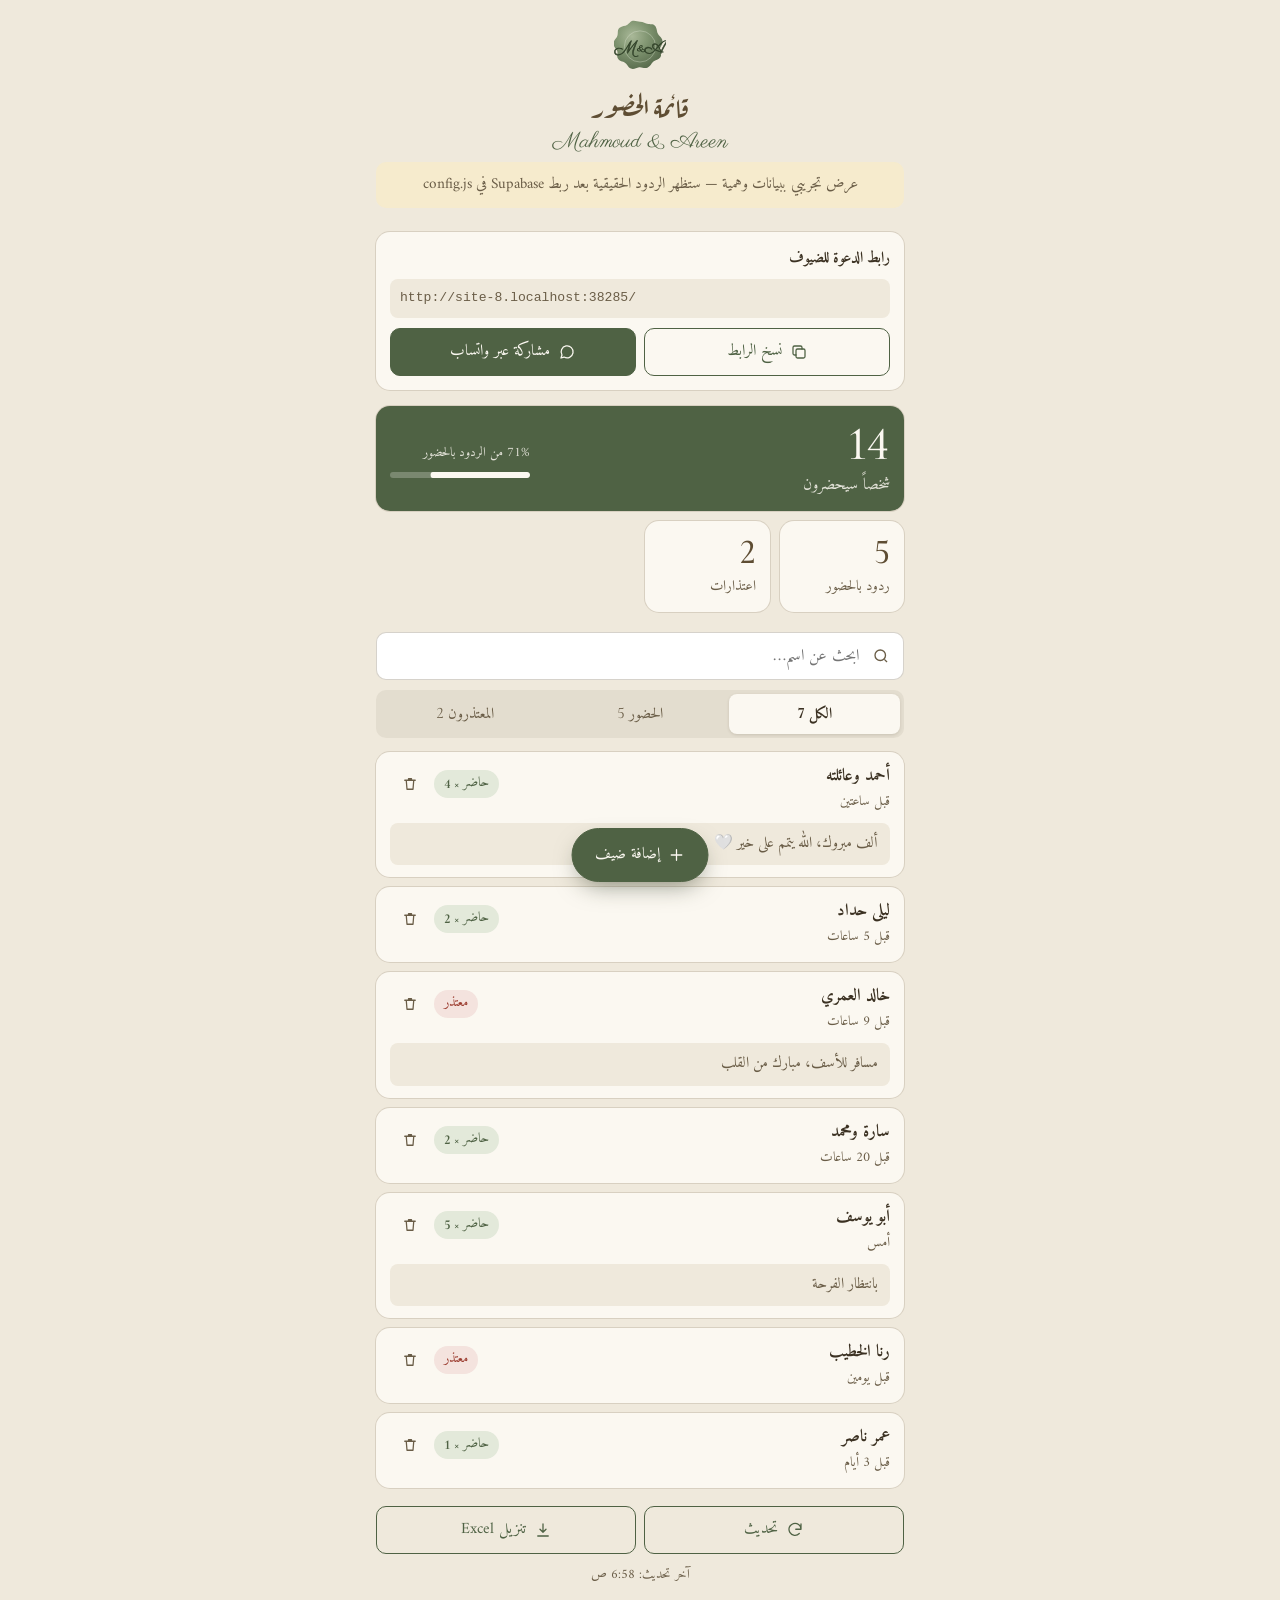
==== list/index.html @ 1e660fce "Design pass: standing envelope with rising card, readable Save the Date, engraved swans, real birds," ====
<!doctype html>
<html lang="ar" dir="rtl">
<head>
<meta charset="utf-8">
<meta name="viewport" content="width=device-width,initial-scale=1,viewport-fit=cover">
<title>قائمة الحضور — محمود & عرين</title>
<!-- for the couple only: keep it out of search and out of link previews -->
<meta name="robots" content="noindex,nofollow">
<meta name="referrer" content="no-referrer">
<meta name="theme-color" content="#EFE9DC">
<link rel="icon" href="../assets/seal.svg" type="image/svg+xml">
<link rel="preconnect" href="https://fonts.googleapis.com">
<link rel="preconnect" href="https://fonts.gstatic.com" crossorigin>
<link rel="stylesheet" href="https://fonts.googleapis.com/css2?family=Amiri:wght@400;700&family=Aref+Ruqaa:wght@400;700&family=Cormorant+Garamond:wght@400;500&family=Parisienne&display=swap">
<script src="../config.js?v=3"></script>
<style>
:root{
  --paper:#EFE9DC; --paper-3:#FBF8F1; --ink:#3B3122; --ink-soft:#6A5D47; --sepia:#5E4D33;
  --line:rgba(94,77,51,.16); --sage:#7F9470; --sage-dk:#4F6244; --sage-lt:#E3E9DA;
  --rose:#9B3B2E; --rose-lt:#F4E3DE; --gold:#A88B5A; --olive:#544427;
  --ease:cubic-bezier(.22,.61,.36,1); --ctl:48px; --r:10px;
}
*,*::before,*::after{ box-sizing:border-box }
[hidden]{ display:none !important }
html{ -webkit-text-size-adjust:100% }
body{
  margin:0; background:var(--paper); color:var(--ink);
  font-family:'Amiri',serif; font-size:1rem; line-height:1.75;
  -webkit-font-smoothing:antialiased;
  padding:0 0 calc(120px + env(safe-area-inset-bottom));
}
button,input,textarea{ font:inherit; color:inherit }
:focus-visible{ outline:2px solid var(--sage-dk); outline-offset:2px }
.wrap{ max-width:560px; margin:0 auto; padding:0 16px }
.num{ font-family:"Cormorant Garamond",serif; font-variant-numeric:lining-nums tabular-nums }

/* ── header ─────────────────────────────────────────────── */
.top{ padding:calc(20px + env(safe-area-inset-top)) 0 8px; text-align:center }
.top__seal{ width:52px; height:52px; margin:0 auto 4px }
.top h1{ margin:0; font-family:'Aref Ruqaa',serif; font-weight:400; font-size:1.7rem; color:var(--sepia); line-height:1.4 }
.top p{ margin:0; color:var(--ink-soft); font-size:.95rem }
.top .script{ font-family:'Parisienne',cursive; font-size:1.35rem; color:var(--sage-dk) }

.banner{
  margin:12px 0 0; padding:10px 14px; border-radius:var(--r);
  background:#F6EBCD; color:#6B5320; font-size:.92rem; text-align:center;
}

/* ── share the guest link ──────────────────────────────── */
.share{
  margin-top:16px; background:var(--paper-3); border-radius:14px; padding:14px;
  box-shadow:0 0 0 1px var(--line);
}
.share b{ display:block; font-size:.95rem }
.share code{
  display:block; direction:ltr; text-align:left; margin:6px 0 10px; padding:8px 10px;
  background:var(--paper); border-radius:8px; font-size:.82rem; color:var(--ink-soft);
  overflow:hidden; text-overflow:ellipsis; white-space:nowrap;
}
.share__row{ display:grid; grid-template-columns:1fr 1fr; gap:8px }

/* ── tallies ───────────────────────────────────────────── */
.tally{ display:grid; grid-template-columns:1fr 1fr; gap:10px; margin-top:16px }
.stat{ background:var(--paper-3); border-radius:14px; padding:12px 14px; box-shadow:0 0 0 1px var(--line) }
.stat b{ display:block; font-variant-numeric:lining-nums; font-family:"Cormorant Garamond",serif; font-weight:500; font-size:2.2rem; line-height:1.1; color:var(--sepia) }
.stat span{ font-size:.9rem; color:var(--ink-soft) }
.stat--hero{ grid-column:1/-1; background:var(--sage-dk); color:var(--paper-3); display:flex; align-items:center; justify-content:space-between; gap:12px }
.stat--hero b{ color:var(--paper-3); font-size:3rem }
.stat--hero span{ color:rgba(251,248,241,.85); font-size:1rem }
.bar{ height:6px; border-radius:6px; background:rgba(251,248,241,.25); overflow:hidden; margin-top:6px; width:140px }
.bar i{ display:block; height:100%; background:var(--paper-3); border-radius:6px; transform-origin:right; transform:scaleX(0); transition:transform .6s var(--ease) }
.bar-lbl{ font-size:.82rem !important }

/* ── toolbar ───────────────────────────────────────────── */
.tools{ position:sticky; top:0; z-index:5; background:var(--paper); padding:14px 0 10px; margin-top:6px }
.search{ position:relative }
.search input{
  width:100%; height:var(--ctl); padding:0 44px 0 14px; border-radius:var(--r);
  border:1px solid rgba(94,77,51,.25); background:#fff; font-size:1rem;
}
.search svg{ position:absolute; right:14px; top:50%; width:18px; height:18px; transform:translateY(-50%); stroke:var(--ink-soft); fill:none; stroke-width:1.8 }
.seg{ display:grid; grid-template-columns:repeat(3,1fr); gap:4px; margin-top:10px; padding:4px; border-radius:var(--r); background:rgba(94,77,51,.08) }
.seg button{
  min-height:40px; border:0; border-radius:8px; background:transparent; cursor:pointer; font-size:.95rem; color:var(--ink-soft);
}
.seg button[aria-pressed=true]{ background:var(--paper-3); color:var(--ink); box-shadow:0 1px 3px rgba(60,48,30,.15); font-weight:700 }
.seg .num{ font-size:1rem; margin-inline-start:4px }

/* ── list ──────────────────────────────────────────────── */
.list{ list-style:none; margin:4px 0 0; padding:0; display:grid; gap:10px }
.row{
  background:var(--paper-3); border-radius:14px; padding:12px 14px; box-shadow:0 0 0 1px var(--line);
  display:grid; grid-template-columns:1fr auto; gap:2px 10px; align-items:start;
}
.row__name{ font-weight:700; font-size:1.05rem; line-height:1.5; word-break:break-word }
.row__meta{ grid-column:1; font-size:.85rem; color:var(--ink-soft) }
.row__note{ grid-column:1/-1; margin:6px 0 0; padding:8px 12px; border-radius:8px; background:var(--paper); font-size:.95rem; color:var(--ink-soft); font-style:normal }
.row__side{ grid-row:1/3; grid-column:2; display:flex; align-items:center; gap:4px }
.badge{
  display:inline-flex; align-items:center; gap:4px; height:28px; padding:0 10px; border-radius:20px;
  font-size:.85rem; white-space:nowrap;
}
.badge--yes{ background:var(--sage-lt); color:var(--sage-dk) }
.badge--no { background:var(--rose-lt); color:var(--rose) }
.icon-btn{
  width:40px; height:40px; display:grid; place-items:center; border:0; border-radius:10px; background:transparent; cursor:pointer; color:var(--ink-soft);
}
.icon-btn:hover{ background:rgba(94,77,51,.08); color:var(--rose) }
.icon-btn svg{ width:18px; height:18px; fill:none; stroke:currentColor; stroke-width:1.7; stroke-linecap:round; stroke-linejoin:round }

.empty{ text-align:center; color:var(--ink-soft); padding:40px 16px }
.empty svg{ width:90px; margin:0 auto 6px; color:var(--sage) }

/* ── buttons ───────────────────────────────────────────── */
.btn{
  display:inline-flex; align-items:center; justify-content:center; gap:8px;
  min-height:var(--ctl); padding:0 16px; border-radius:var(--r); cursor:pointer;
  border:1px solid var(--sage-dk); background:var(--sage-dk); color:var(--paper-3); font-size:.98rem; text-decoration:none;
}
.btn svg{ width:18px; height:18px; fill:none; stroke:currentColor; stroke-width:1.7; stroke-linecap:round; stroke-linejoin:round }
.btn--ghost{ background:transparent; color:var(--sage-dk) }
.btn--danger{ background:var(--rose); border-color:var(--rose) }
.btn[disabled]{ opacity:.6 }
.foot{ display:grid; grid-template-columns:1fr 1fr; gap:8px; margin-top:18px }
.updated{ text-align:center; font-size:.82rem; color:var(--ink-soft); margin-top:10px }

.fab{
  position:fixed; z-index:20; left:50%; transform:translateX(-50%);
  bottom:calc(18px + env(safe-area-inset-bottom));
  height:54px; padding:0 22px; border-radius:30px; box-shadow:0 10px 24px -8px rgba(40,50,30,.55);
}

/* ── sheet (add guest / confirm) ───────────────────────── */
.scrim{ position:fixed; inset:0; z-index:30; background:rgba(40,32,20,.4); opacity:0; transition:opacity .25s var(--ease) }
.scrim.on{ opacity:1 }
.sheet{
  position:fixed; z-index:31; left:0; right:0; bottom:0; margin:0 auto; max-width:560px;
  background:var(--paper-3); border-radius:20px 20px 0 0; padding:10px 18px calc(18px + env(safe-area-inset-bottom));
  transform:translateY(100%); transition:transform .3s var(--ease); max-height:92svh; overflow:auto;
}
.sheet.on{ transform:none }
.sheet__grip{ width:40px; height:4px; border-radius:4px; background:rgba(94,77,51,.25); margin:0 auto 10px }
.sheet h2{ margin:0 0 12px; font-family:'Aref Ruqaa',serif; font-weight:400; font-size:1.5rem; color:var(--sepia); text-align:center }
.field{ margin-bottom:14px; border:0; padding:0 }
.field > label, .field legend{ display:block; font-weight:700; margin-bottom:6px; padding:0 }
.field input[type=text], .field textarea{
  width:100%; min-height:var(--ctl); padding:10px 12px; border-radius:var(--r); border:1px solid rgba(94,77,51,.25); background:#fff; font-size:1rem;
}
.pick{ display:grid; grid-template-columns:1fr 1fr; gap:8px }
.pick label{ position:relative; cursor:pointer }
.pick input{ position:absolute; opacity:0 }
.pick span{ display:flex; align-items:center; justify-content:center; min-height:var(--ctl); border-radius:var(--r); border:1px solid rgba(94,77,51,.25); background:#fff }
.pick input:checked + span{ border-color:var(--sage-dk); background:var(--sage-lt); font-weight:700 }
.pick input:focus-visible + span{ outline:2px solid var(--sage-dk); outline-offset:2px }
.step{ display:flex; align-items:center; gap:8px }
.step button{ width:var(--ctl); height:var(--ctl); border-radius:var(--r); border:1px solid rgba(94,77,51,.25); background:#fff; font-size:1.4rem; cursor:pointer }
.step output{ min-width:48px; text-align:center; font-size:1.6rem }
.sheet__actions{ display:grid; grid-template-columns:1fr 1fr; gap:8px; margin-top:6px }
.err{ color:var(--rose); font-size:.9rem; margin:4px 0 0 }
.err:empty{ display:none }

.toast{
  position:fixed; z-index:40; left:50%; bottom:calc(90px + env(safe-area-inset-bottom)); transform:translate(-50%,20px);
  background:var(--ink); color:var(--paper-3); padding:10px 18px; border-radius:24px; font-size:.95rem;
  opacity:0; transition:all .25s var(--ease); pointer-events:none; white-space:nowrap;
}
.toast.on{ opacity:1; transform:translate(-50%,0) }

/* ── gate ──────────────────────────────────────────────── */
.gate{ max-width:360px; margin:12vh auto 0; text-align:center; padding:0 16px }
.gate p{ color:var(--ink-soft) }
.gate form{ display:grid; gap:10px; margin-top:16px }
.gate input{ height:var(--ctl); padding:0 12px; border-radius:var(--r); border:1px solid rgba(94,77,51,.25); background:#fff; direction:ltr; text-align:center }

@media (min-width:700px){ .tally{ grid-template-columns:repeat(4,1fr) } .stat--hero{ grid-column:1/-1 } }
@media (prefers-reduced-motion:reduce){ *{ transition:none !important } }
</style>
</head>
<body>

<svg width="0" height="0" style="position:absolute" aria-hidden="true">
  <defs>
    <radialGradient id="wax" cx="38%" cy="32%" r="75%"><stop offset="0" stop-color="#A9B898"/><stop offset=".45" stop-color="#7F9470"/><stop offset="1" stop-color="#55684A"/></radialGradient>
    <symbol id="seal" viewBox="0 0 120 120">
      <path d="M60 4c8 0 12 4 19 5s13-1 17 6 2 12 6 18 10 9 10 17-6 11-6 18 5 12 1 18-11 6-16 10-6 11-14 14-12-2-19-1-12 6-19 3-7-9-13-13-13-3-17-10 1-12-2-18-9-10-8-18 7-10 9-17-1-13 5-18 12-3 18-7 7-9 15-9z" fill="url(#wax)"/>
      <circle cx="60" cy="61" r="36" fill="none" stroke="#DCE5D2" stroke-width="1.6" opacity=".55"/>
      <text x="60" y="76" text-anchor="middle" font-family="Parisienne, cursive" font-size="42" fill="#33442B" stroke="#33442B" stroke-width="1.2">M<tspan font-size="24" dy="-5">&amp;</tspan><tspan dy="5">A</tspan></text>
    </symbol>
    <symbol id="swans" viewBox="-60 -64 120 70">
      <g fill="none" stroke="currentColor" stroke-width="2" stroke-linecap="round" stroke-linejoin="round">
        <g id="sw" transform="scale(.5)">
          <path d="M-104 -20C-112 -30 -110 -44 -100 -48C-96 -36 -88 -32 -78 -34C-66 -46 -46 -46 -34 -36C-26 -30 -20 -24 -18 -16C-17 -8 -24 -2 -36 0L-86 0C-96 -2 -104 -10 -104 -20Z"/>
          <path d="M-30 -30C-48 -52 -56 -86 -42 -108C-30 -126 -8 -122 -4 -104C-2 -98 0 -92 1 -86"/>
        </g>
        <use href="#sw" transform="scale(-1 1)"/>
      </g>
    </symbol>
  </defs>
</svg>

<!-- ═══ gate: the link has no secret in it ═══ -->
<section class="gate" id="gate" hidden>
  <svg class="top__seal" viewBox="0 0 120 120" aria-hidden="true"><use href="#seal"/></svg>
  <h1 style="font-family:'Aref Ruqaa',serif;font-weight:400;color:var(--sepia);margin:6px 0 0">صفحة خاصة بالعروسين</h1>
  <p>افتحوا الرابط الذي وصلكم كما هو، أو أدخلوا رمز الدخول هنا.</p>
  <form id="gateForm">
    <input id="gateIn" type="password" autocomplete="off" aria-label="رمز الدخول" placeholder="رمز الدخول">
    <button class="btn" type="submit">دخول</button>
    <p class="err" id="gateErr" role="alert"></p>
  </form>
</section>

<!-- ═══ the dashboard ═══ -->
<div class="wrap" id="app" hidden>
  <header class="top">
    <svg class="top__seal" viewBox="0 0 120 120" aria-hidden="true"><use href="#seal"/></svg>
    <h1>قائمة الحضور</h1>
    <p><span class="script" dir="ltr" id="couple">Mahmoud &amp; Areen</span></p>
    <p id="daysLeft"></p>
    <p class="banner" id="demo" hidden>عرض تجريبي ببيانات وهمية — ستظهر الردود الحقيقية بعد ربط Supabase في <span dir="ltr">config.js</span></p>
  </header>

  <section class="share" aria-label="رابط الدعوة">
    <b>رابط الدعوة للضيوف</b>
    <code id="guestUrl"></code>
    <div class="share__row">
      <button class="btn btn--ghost" id="copyLink" type="button">
        <svg viewBox="0 0 24 24" aria-hidden="true"><rect x="8" y="8" width="12" height="12" rx="2"/><path d="M16 8V6a2 2 0 0 0-2-2H6a2 2 0 0 0-2 2v8a2 2 0 0 0 2 2h2"/></svg>نسخ الرابط</button>
      <a class="btn" id="waShare" target="_blank" rel="noopener">
        <svg viewBox="0 0 24 24" aria-hidden="true"><path d="M4 20l1.3-4A8 8 0 1 1 8 18.7L4 20z"/></svg>مشاركة عبر واتساب</a>
    </div>
  </section>

  <section class="tally" aria-label="الإحصاءات">
    <div class="stat stat--hero">
      <div><b class="num" id="tPeople">0</b><span>شخصاً سيحضرون</span></div>
      <div><span class="bar-lbl" id="tRate"></span><div class="bar"><i id="tBar"></i></div></div>
    </div>
    <div class="stat"><b class="num" id="tYes">0</b><span>ردود بالحضور</span></div>
    <div class="stat"><b class="num" id="tNo">0</b><span>اعتذارات</span></div>
  </section>

  <div class="tools">
    <label class="search">
      <svg viewBox="0 0 24 24" aria-hidden="true"><circle cx="11" cy="11" r="7"/><path d="M20 20l-3.5-3.5"/></svg>
      <input id="q" type="search" placeholder="ابحث عن اسم…" aria-label="ابحث عن اسم">
    </label>
    <div class="seg" role="group" aria-label="تصفية">
      <button type="button" data-f="all" aria-pressed="true">الكل<span class="num" id="nAll"></span></button>
      <button type="button" data-f="yes" aria-pressed="false">الحضور<span class="num" id="nYes"></span></button>
      <button type="button" data-f="no" aria-pressed="false">المعتذرون<span class="num" id="nNo"></span></button>
    </div>
  </div>

  <ul class="list" id="list" aria-live="polite"></ul>
  <div class="empty" id="empty" hidden>
    <svg viewBox="-60 -64 120 70" aria-hidden="true"><use href="#swans"/></svg>
    <p id="emptyText">لا توجد ردود بعد — شاركوا رابط الدعوة وستظهر الردود هنا.</p>
  </div>

  <div class="foot">
    <button class="btn btn--ghost" id="refresh" type="button">
      <svg viewBox="0 0 24 24" aria-hidden="true"><path d="M20 11a8 8 0 1 0-2.3 5.7M20 4v7h-7"/></svg>تحديث</button>
    <button class="btn btn--ghost" id="csv" type="button">
      <svg viewBox="0 0 24 24" aria-hidden="true"><path d="M12 4v11m0 0l-4-4m4 4l4-4M5 20h14"/></svg>تنزيل Excel</button>
  </div>
  <p class="updated" id="updated"></p>
</div>

<button class="btn fab" id="addBtn" type="button" hidden>
  <svg viewBox="0 0 24 24" aria-hidden="true"><path d="M12 5v14M5 12h14"/></svg>إضافة ضيف
</button>

<!-- add-guest sheet -->
<div class="scrim" id="scrim" hidden></div>
<form class="sheet" id="sheet" role="dialog" aria-modal="true" aria-labelledby="sheetTitle" hidden novalidate>
  <div class="sheet__grip"></div>
  <h2 id="sheetTitle">إضافة ضيف</h2>
  <div class="field">
    <label for="aName">الاسم</label>
    <input id="aName" type="text" maxlength="80" autocomplete="off">
    <p class="err" id="aErr"></p>
  </div>
  <fieldset class="field">
    <legend>الرد</legend>
    <div class="pick">
      <label><input type="radio" name="aAtt" value="yes" checked><span>سيحضر</span></label>
      <label><input type="radio" name="aAtt" value="no"><span>معتذر</span></label>
    </div>
  </fieldset>
  <div class="field" id="aGuestsF">
    <label id="aGl">عدد الأشخاص</label>
    <div class="step" role="group" aria-labelledby="aGl">
      <button type="button" id="aMinus" aria-label="إنقاص">−</button>
      <output id="aOut" class="num">1</output>
      <button type="button" id="aPlus" aria-label="زيادة">+</button>
    </div>
  </div>
  <div class="field">
    <label for="aNote">ملاحظة <small>(اختياري)</small></label>
    <textarea id="aNote" rows="2" maxlength="500"></textarea>
  </div>
  <div class="sheet__actions">
    <button class="btn btn--ghost" type="button" id="aCancel">إلغاء</button>
    <button class="btn" type="submit" id="aSave">حفظ</button>
  </div>
</form>

<!-- confirm sheet -->
<div class="sheet" id="confirm" role="alertdialog" aria-modal="true" aria-labelledby="cTitle" hidden>
  <div class="sheet__grip"></div>
  <h2 id="cTitle">حذف الرد؟</h2>
  <p style="text-align:center;margin:0 0 14px;color:var(--ink-soft)" id="cText"></p>
  <div class="sheet__actions">
    <button class="btn btn--ghost" type="button" id="cNo">إلغاء</button>
    <button class="btn btn--danger" type="button" id="cYes">حذف</button>
  </div>
</div>

<div class="toast" id="toast" role="status" aria-live="polite"></div>

<script>
(() => {
  'use strict';
  const C = window.INVITE || {}, DB = window.INVITE_DB || {};
  const $ = s => document.querySelector(s);
  const live = !!(DB.url && DB.key);
  const MAX = Math.max(1, +C.maxGuests || 5);
  let secret = new URLSearchParams(location.hash.slice(1)).get('s') || '';
  let rows = [], filter = 'all', query = '';

  // ── couple + guest link ─────────────────────────────────
  if (C.groomEn) $('#couple').textContent = `${C.groomEn} & ${C.brideEn}`;
  if (C.groomAr) document.title = `قائمة الحضور — ${C.groomAr} & ${C.brideAr}`;
  const guestUrl = new URL('../', location.href).href.split('#')[0];
  $('#guestUrl').textContent = guestUrl;
  const shareText = `بكل الحب، ندعوكم لحضور حفل زفاف ${C.groomAr || ''} و${C.brideAr || ''} 🤍\n${guestUrl}`;
  $('#waShare').href = `https://wa.me/?text=${encodeURIComponent(shareText)}`;
  $('#copyLink').onclick = async () => {
    try { await navigator.clipboard.writeText(guestUrl); toast('تم نسخ الرابط'); }
    catch { toast('انسخ الرابط يدوياً من الأعلى'); }
  };
  if (C.date) {
    const d = Math.ceil((new Date(C.date) - Date.now()) / 864e5);
    $('#daysLeft').textContent = d > 0 ? `باقي ${d} يوماً على الحفل` : d === 0 ? 'الحفل اليوم 🤍' : '';
  }

  // ── data ────────────────────────────────────────────────
  const rpc = (fn, body = {}) => fetch(`${DB.url.replace(/\/$/, '')}/rest/v1/rpc/${fn}`, {
    method: 'POST',
    headers: { apikey: DB.key, Authorization: `Bearer ${DB.key}`, 'Content-Type': 'application/json' },
    body: JSON.stringify({ pass: secret, ...body }),
  });

  const SAMPLE = [
    ['أحمد وعائلته', 'yes', 4, 'ألف مبروك، الله يتمم على خير 🤍', 2],
    ['ليلى حداد', 'yes', 2, '', 5],
    ['خالد العمري', 'no', 0, 'مسافر للأسف، مبارك من القلب', 9],
    ['سارة ومحمد', 'yes', 2, '', 20],
    ['أبو يوسف', 'yes', 5, 'بانتظار الفرحة', 30],
    ['رنا الخطيب', 'no', 0, '', 49],
    ['عمر ناصر', 'yes', 1, '', 70],
  ].map(([name, attending, guests, note, h], i) => ({ id: i + 1, name, attending, guests, note, created_at: new Date(Date.now() - h * 36e5).toISOString() }));

  async function load() {
    if (!live) { rows = SAMPLE.slice(); $('#demo').hidden = false; return true; }
    const r = await rpc('guest_list');
    if (!r.ok) return false;
    rows = await r.json();
    return true;
  }

  // ── render ──────────────────────────────────────────────
  const ago = iso => {
    const m = Math.round((Date.now() - new Date(iso)) / 6e4);
    if (m < 1) return 'الآن';
    if (m < 60) return `قبل ${m} دقيقة`;
    const h = Math.round(m / 60); if (h < 24) return h === 1 ? 'قبل ساعة' : h === 2 ? 'قبل ساعتين' : `قبل ${h} ساعات`;
    const d = Math.round(h / 24); return d === 1 ? 'أمس' : d === 2 ? 'قبل يومين' : `قبل ${d} أيام`;
  };
  const esc = s => String(s ?? '').replace(/[&<>"']/g, c => ({ '&': '&amp;', '<': '&lt;', '>': '&gt;', '"': '&quot;', "'": '&#39;' }[c]));
  const norm = s => String(s).toLowerCase().replace(/[أإآ]/g, 'ا').replace(/ة/g, 'ه').replace(/ى/g, 'ي');

  function render() {
    const yes = rows.filter(r => r.attending === 'yes'), no = rows.filter(r => r.attending !== 'yes');
    const people = yes.reduce((a, r) => a + (+r.guests || 0), 0);
    $('#tPeople').textContent = people; $('#tYes').textContent = yes.length; $('#tNo').textContent = no.length;
    const rate = rows.length ? Math.round(yes.length / rows.length * 100) : 0;
    $('#tRate').textContent = rows.length ? `${rate}% من الردود بالحضور` : 'لا ردود بعد';
    $("#tBar").style.transform = `scaleX(${rate / 100})`;
    $('#nAll').textContent = rows.length; $('#nYes').textContent = yes.length; $('#nNo').textContent = no.length;

    const q = norm(query.trim());
    const view = rows.filter(r => (filter === 'all' || (filter === 'yes' ? r.attending === 'yes' : r.attending !== 'yes'))
      && (!q || norm(r.name).includes(q) || norm(r.note || '').includes(q)));

    $('#list').innerHTML = view.map(r => `
      <li class="row">
        <span class="row__name">${esc(r.name)}</span>
        <span class="row__meta">${ago(r.created_at)}</span>
        <span class="row__side">
          ${r.attending === 'yes'
            ? `<span class="badge badge--yes">حاضر <b class="num">× ${+r.guests || 1}</b></span>`
            : `<span class="badge badge--no">معتذر</span>`}
          <button class="icon-btn" type="button" data-del="${r.id}" aria-label="حذف رد ${esc(r.name)}">
            <svg viewBox="0 0 24 24"><path d="M5 7h14M10 7V5h4v2M7 7l1 12h8l1-12"/></svg></button>
        </span>
        ${r.note ? `<p class="row__note">${esc(r.note)}</p>` : ''}
      </li>`).join('');
    $('#empty').hidden = view.length > 0;
    $('#emptyText').textContent = rows.length ? 'لا نتائج مطابقة.' : 'لا توجد ردود بعد — شاركوا رابط الدعوة وستظهر الردود هنا.';
    $('#updated').textContent = `آخر تحديث: ${new Date().toLocaleTimeString('ar-JO-u-nu-latn', { hour: 'numeric', minute: '2-digit' })}`;
  }

  async function refresh(quiet) {
    const ok = await load().catch(() => false);
    if (!ok) { if (!quiet) toast('تعذّر تحميل القائمة'); return false; }
    render(); return true;
  }

  // ── controls ────────────────────────────────────────────
  $('#q').addEventListener('input', e => { query = e.target.value; render(); });
  document.querySelectorAll('.seg button').forEach(b => b.onclick = () => {
    filter = b.dataset.f;
    document.querySelectorAll('.seg button').forEach(x => x.setAttribute('aria-pressed', x === b));
    render();
  });
  $('#refresh').onclick = async () => { if (await refresh()) toast('تم التحديث'); };

  $('#csv').onclick = () => {
    const head = ['الاسم', 'الرد', 'عدد الأشخاص', 'ملاحظة', 'التاريخ'];
    const q = v => `"${String(v ?? '').replace(/"/g, '""')}"`;
    const lines = [head, ...rows.map(r => [r.name, r.attending === 'yes' ? 'حاضر' : 'معتذر', r.guests, r.note || '',
      new Date(r.created_at).toLocaleString('ar-JO-u-nu-latn')])].map(l => l.map(q).join(','));
    const blob = new Blob(['﻿' + lines.join('\r\n')], { type: 'text/csv;charset=utf-8' });  // BOM so Excel reads Arabic
    const a = Object.assign(document.createElement('a'), { href: URL.createObjectURL(blob), download: 'guest-list.csv' });
    document.body.append(a); a.click(); a.remove();
  };

  // ── sheets ──────────────────────────────────────────────
  let lastFocus = null;
  const scrim = $('#scrim');
  function openSheet(el) {
    lastFocus = document.activeElement;
    scrim.hidden = false; el.hidden = false;
    requestAnimationFrame(() => { scrim.classList.add('on'); el.classList.add('on'); });
    setTimeout(() => (el.querySelector('input[type=text]') || el.querySelector('button')).focus(), 250);
  }
  function closeSheet(el) {
    scrim.classList.remove('on'); el.classList.remove('on');
    setTimeout(() => { el.hidden = true; scrim.hidden = true; lastFocus && lastFocus.focus(); }, 280);
  }
  scrim.onclick = () => ['#sheet', '#confirm'].forEach(s => !$(s).hidden && closeSheet($(s)));
  document.addEventListener('keydown', e => { if (e.key === 'Escape') scrim.onclick(); });

  // add a guest
  let aG = 1;
  const paintA = () => { $('#aOut').textContent = aG; $('#aMinus').disabled = aG <= 1; $('#aPlus').disabled = aG >= MAX + 5; };
  $('#aMinus').onclick = () => { aG = Math.max(1, aG - 1); paintA(); };
  $('#aPlus').onclick = () => { aG++; paintA(); };
  $('#sheet').addEventListener('change', e => { if (e.target.name === 'aAtt') $('#aGuestsF').hidden = e.target.value !== 'yes'; });
  $('#addBtn').onclick = () => { $('#sheet').reset(); aG = 1; paintA(); $('#aGuestsF').hidden = false; $('#aErr').textContent = ''; openSheet($('#sheet')); };
  $('#aCancel').onclick = () => closeSheet($('#sheet'));
  $('#sheet').addEventListener('submit', async e => {
    e.preventDefault();
    const name = $('#aName').value.trim();
    if (name.length < 2) { $('#aErr').textContent = 'اكتب الاسم'; $('#aName').focus(); return; }
    const att = $('#sheet').querySelector('[name=aAtt]:checked').value;
    const row = { p_name: name, p_attending: att, p_guests: att === 'yes' ? aG : 0, p_note: $('#aNote').value.trim() };
    $('#aSave').disabled = true;
    try {
      if (live) { const r = await rpc('guest_add', row); if (!r.ok) throw 0; await refresh(true); }
      else { rows.unshift({ id: Date.now(), name, attending: att, guests: row.p_guests, note: row.p_note, created_at: new Date().toISOString() }); render(); }
      closeSheet($('#sheet')); toast('تمت الإضافة');
    } catch { $('#aErr').textContent = 'تعذّر الحفظ، حاول مرة أخرى'; }
    finally { $('#aSave').disabled = false; }
  });

  // remove a guest
  let pending = null;
  $('#list').addEventListener('click', e => {
    const b = e.target.closest('[data-del]'); if (!b) return;
    pending = rows.find(r => String(r.id) === b.dataset.del); if (!pending) return;
    $('#cText').textContent = `سيُحذف ردّ «${pending.name}» نهائياً من القائمة.`;
    openSheet($('#confirm'));
  });
  $('#cNo').onclick = () => closeSheet($('#confirm'));
  $('#cYes').onclick = async () => {
    $('#cYes').disabled = true;
    try {
      if (live) { const r = await rpc('guest_remove', { p_id: pending.id }); if (!r.ok) throw 0; }
      rows = rows.filter(r => r !== pending); render();
      closeSheet($('#confirm')); toast('تم الحذف');
    } catch { toast('تعذّر الحذف'); }
    finally { $('#cYes').disabled = false; }
  };

  let tt;
  function toast(t) { const el = $('#toast'); el.textContent = t; el.classList.add('on'); clearTimeout(tt); tt = setTimeout(() => el.classList.remove('on'), 2200); }

  // ── gate ────────────────────────────────────────────────
  async function enter() {
    const ok = await refresh(true);
    if (!ok) return false;
    $('#gate').hidden = true; $('#app').hidden = false; $('#addBtn').hidden = false;
    if (live) setInterval(() => document.visibilityState === 'visible' && refresh(true), 60000);
    return true;
  }
  $('#gateForm').addEventListener('submit', async e => {
    e.preventDefault();
    secret = $('#gateIn').value.trim();
    if (await enter()) history.replaceState(null, '', `#s=${encodeURIComponent(secret)}`);
    else $('#gateErr').textContent = 'الرمز غير صحيح';
  });

  (async () => {
    if (live && !secret) { $('#gate').hidden = false; return; }
    if (!(await enter())) { $('#gate').hidden = false; $('#gateErr').textContent = 'الرابط غير صالح أو منتهي'; }
  })();
})();
</script>
</body>
</html>
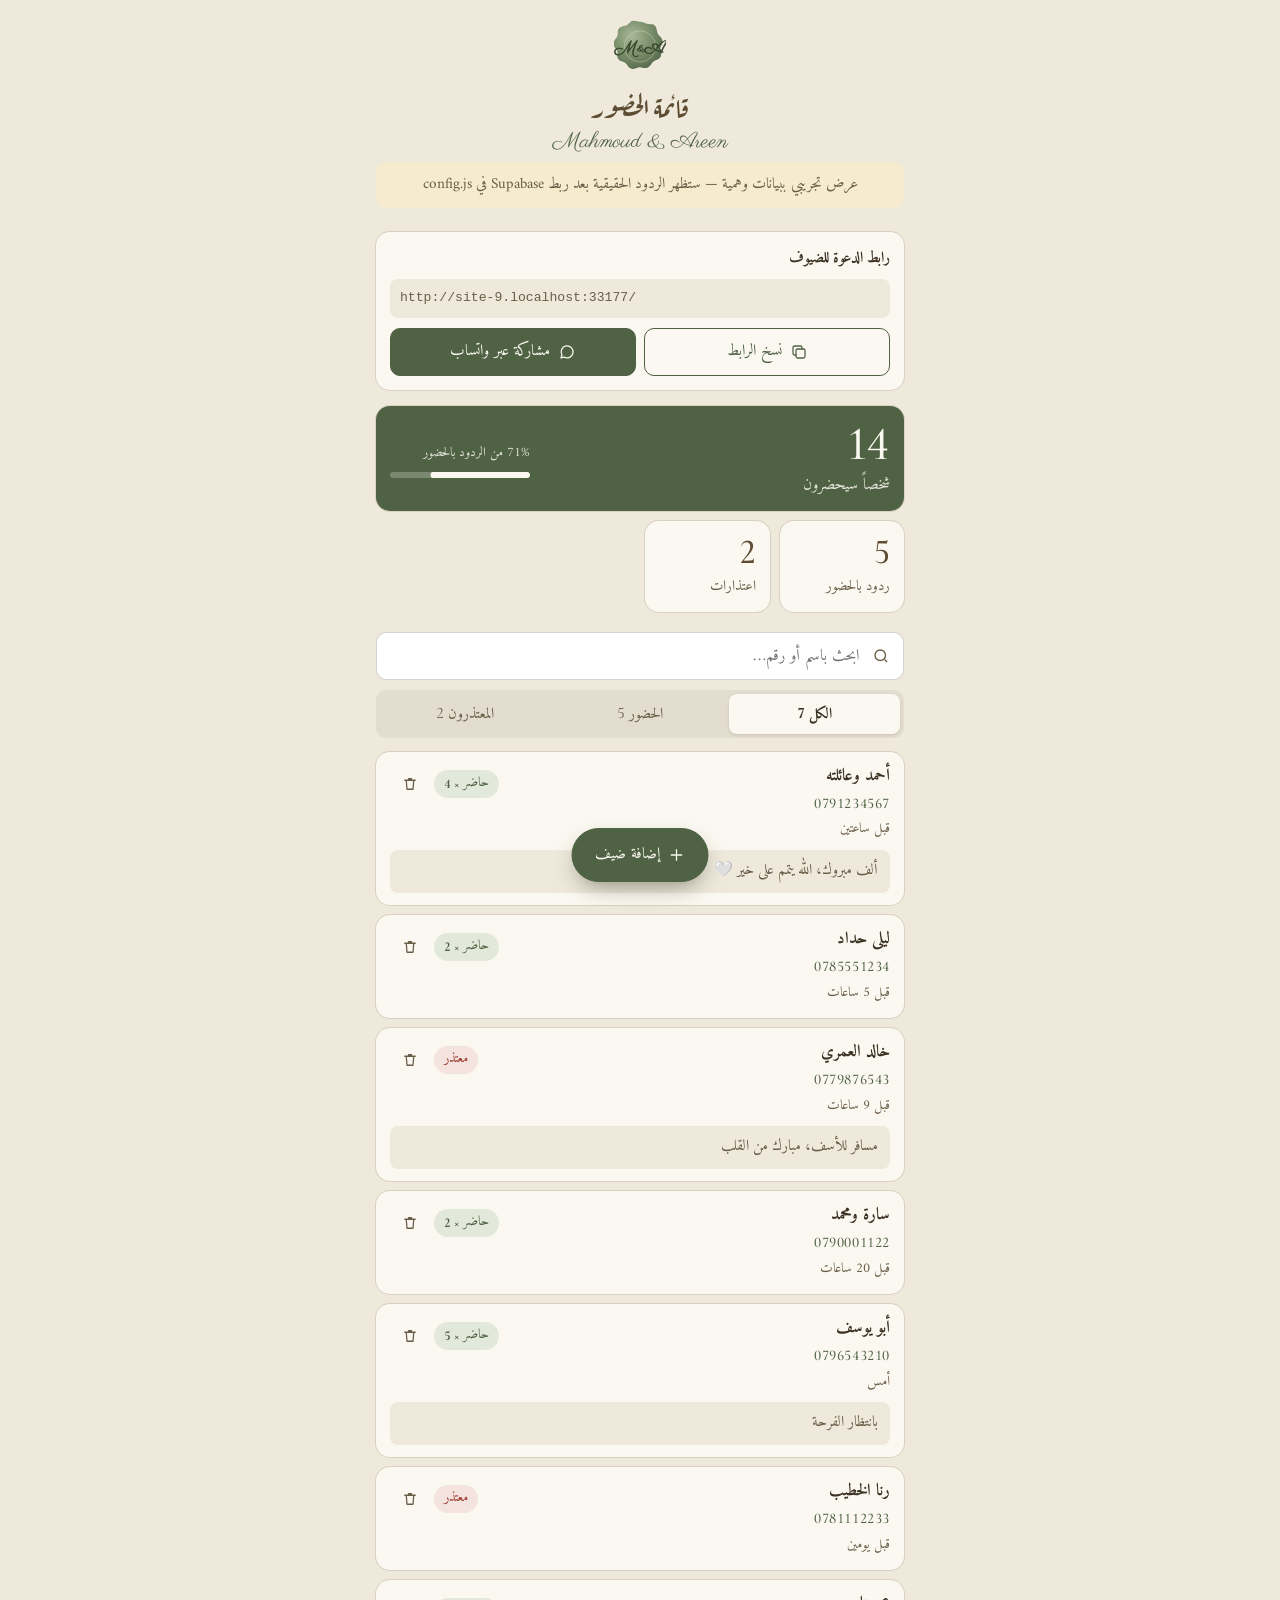
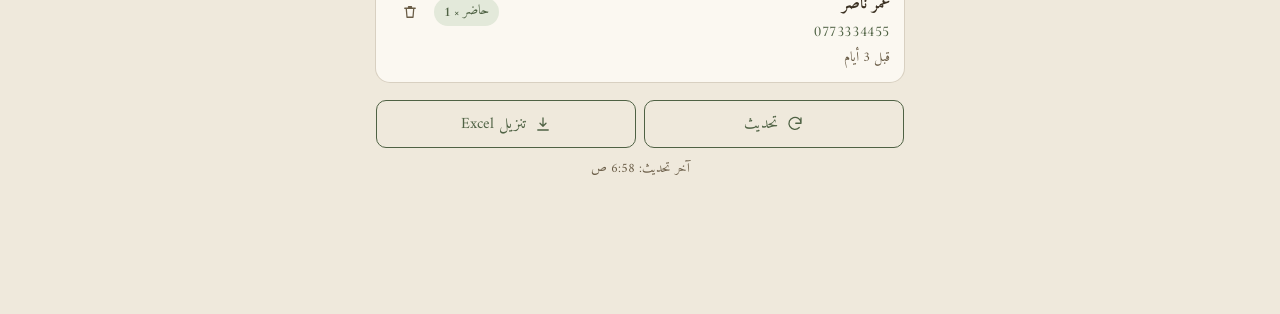
==== commit 449f204e: "Restructure on the 'Arch' section order; full-screen envelope that opens toward the guest and contin" ====
--- a/list/index.html
+++ b/list/index.html
@@ -12,7 +12,7 @@
 <link rel="preconnect" href="https://fonts.googleapis.com">
 <link rel="preconnect" href="https://fonts.gstatic.com" crossorigin>
 <link rel="stylesheet" href="https://fonts.googleapis.com/css2?family=Amiri:wght@400;700&family=Aref+Ruqaa:wght@400;700&family=Cormorant+Garamond:wght@400;500&family=Parisienne&display=swap">
-<script src="../config.js?v=3"></script>
+<script src="../config.js?v=6"></script>
 <style>
 :root{
   --paper:#EFE9DC; --paper-3:#FBF8F1; --ink:#3B3122; --ink-soft:#6A5D47; --sepia:#5E4D33;
@@ -94,8 +94,9 @@
 }
 .row__name{ font-weight:700; font-size:1.05rem; line-height:1.5; word-break:break-word }
 .row__meta{ grid-column:1; font-size:.85rem; color:var(--ink-soft) }
+.row__phone{ grid-column:1; font-size:.92rem; color:var(--sage-dk); text-decoration:none; direction:ltr; justify-self:start; font-family:'Cormorant Garamond',serif; font-weight:500; letter-spacing:.04em; font-variant-numeric:lining-nums tabular-nums }
 .row__note{ grid-column:1/-1; margin:6px 0 0; padding:8px 12px; border-radius:8px; background:var(--paper); font-size:.95rem; color:var(--ink-soft); font-style:normal }
-.row__side{ grid-row:1/3; grid-column:2; display:flex; align-items:center; gap:4px }
+.row__side{ grid-row:1/4; grid-column:2; display:flex; align-items:center; gap:4px }
 .badge{
   display:inline-flex; align-items:center; gap:4px; height:28px; padding:0 10px; border-radius:20px;
   font-size:.85rem; white-space:nowrap;
@@ -143,7 +144,7 @@
 .sheet h2{ margin:0 0 12px; font-family:'Aref Ruqaa',serif; font-weight:400; font-size:1.5rem; color:var(--sepia); text-align:center }
 .field{ margin-bottom:14px; border:0; padding:0 }
 .field > label, .field legend{ display:block; font-weight:700; margin-bottom:6px; padding:0 }
-.field input[type=text], .field textarea{
+.field input[type=text], .field input[type=tel], .field textarea{
   width:100%; min-height:var(--ctl); padding:10px 12px; border-radius:var(--r); border:1px solid rgba(94,77,51,.25); background:#fff; font-size:1rem;
 }
 .pick{ display:grid; grid-template-columns:1fr 1fr; gap:8px }
@@ -243,7 +244,7 @@
   <div class="tools">
     <label class="search">
       <svg viewBox="0 0 24 24" aria-hidden="true"><circle cx="11" cy="11" r="7"/><path d="M20 20l-3.5-3.5"/></svg>
-      <input id="q" type="search" placeholder="ابحث عن اسم…" aria-label="ابحث عن اسم">
+      <input id="q" type="search" placeholder="ابحث باسم أو رقم…" aria-label="ابحث باسم أو رقم">
     </label>
     <div class="seg" role="group" aria-label="تصفية">
       <button type="button" data-f="all" aria-pressed="true">الكل<span class="num" id="nAll"></span></button>
@@ -280,6 +281,10 @@
     <label for="aName">الاسم</label>
     <input id="aName" type="text" maxlength="80" autocomplete="off">
     <p class="err" id="aErr"></p>
+  </div>
+  <div class="field">
+    <label for="aPhone">رقم الهاتف <small>(اختياري)</small></label>
+    <input id="aPhone" type="tel" inputmode="tel" maxlength="20" dir="ltr" autocomplete="off" placeholder="079 123 4567">
   </div>
   <fieldset class="field">
     <legend>الرد</legend>
@@ -353,14 +358,14 @@
   });
 
   const SAMPLE = [
-    ['أحمد وعائلته', 'yes', 4, 'ألف مبروك، الله يتمم على خير 🤍', 2],
-    ['ليلى حداد', 'yes', 2, '', 5],
-    ['خالد العمري', 'no', 0, 'مسافر للأسف، مبارك من القلب', 9],
-    ['سارة ومحمد', 'yes', 2, '', 20],
-    ['أبو يوسف', 'yes', 5, 'بانتظار الفرحة', 30],
-    ['رنا الخطيب', 'no', 0, '', 49],
-    ['عمر ناصر', 'yes', 1, '', 70],
-  ].map(([name, attending, guests, note, h], i) => ({ id: i + 1, name, attending, guests, note, created_at: new Date(Date.now() - h * 36e5).toISOString() }));
+    ['أحمد وعائلته', 'yes', 4, 'ألف مبروك، الله يتمم على خير 🤍', 2, '0791234567'],
+    ['ليلى حداد', 'yes', 2, '', 5, '0785551234'],
+    ['خالد العمري', 'no', 0, 'مسافر للأسف، مبارك من القلب', 9, '0779876543'],
+    ['سارة ومحمد', 'yes', 2, '', 20, '0790001122'],
+    ['أبو يوسف', 'yes', 5, 'بانتظار الفرحة', 30, '0796543210'],
+    ['رنا الخطيب', 'no', 0, '', 49, '0781112233'],
+    ['عمر ناصر', 'yes', 1, '', 70, '0773334455'],
+  ].map(([name, attending, guests, note, h, phone], i) => ({ id: i + 1, name, phone, attending, guests, note, created_at: new Date(Date.now() - h * 36e5).toISOString() }));
 
   async function load() {
     if (!live) { rows = SAMPLE.slice(); $('#demo').hidden = false; return true; }
@@ -392,11 +397,12 @@
 
     const q = norm(query.trim());
     const view = rows.filter(r => (filter === 'all' || (filter === 'yes' ? r.attending === 'yes' : r.attending !== 'yes'))
-      && (!q || norm(r.name).includes(q) || norm(r.note || '').includes(q)));
+      && (!q || norm(r.name).includes(q) || norm(r.note || '').includes(q) || String(r.phone || '').includes(q.replace(/\s/g, ''))));
 
     $('#list').innerHTML = view.map(r => `
       <li class="row">
         <span class="row__name">${esc(r.name)}</span>
+        ${r.phone ? `<a class="row__phone" href="tel:${esc(r.phone)}">${esc(r.phone)}</a>` : ''}
         <span class="row__meta">${ago(r.created_at)}</span>
         <span class="row__side">
           ${r.attending === 'yes'
@@ -428,9 +434,9 @@
   $('#refresh').onclick = async () => { if (await refresh()) toast('تم التحديث'); };
 
   $('#csv').onclick = () => {
-    const head = ['الاسم', 'الرد', 'عدد الأشخاص', 'ملاحظة', 'التاريخ'];
+    const head = ['الاسم', 'الهاتف', 'الرد', 'عدد الأشخاص', 'ملاحظة', 'التاريخ'];
     const q = v => `"${String(v ?? '').replace(/"/g, '""')}"`;
-    const lines = [head, ...rows.map(r => [r.name, r.attending === 'yes' ? 'حاضر' : 'معتذر', r.guests, r.note || '',
+    const lines = [head, ...rows.map(r => [r.name, r.phone || '', r.attending === 'yes' ? 'حاضر' : 'معتذر', r.guests, r.note || '',
       new Date(r.created_at).toLocaleString('ar-JO-u-nu-latn')])].map(l => l.map(q).join(','));
     const blob = new Blob(['﻿' + lines.join('\r\n')], { type: 'text/csv;charset=utf-8' });  // BOM so Excel reads Arabic
     const a = Object.assign(document.createElement('a'), { href: URL.createObjectURL(blob), download: 'guest-list.csv' });
@@ -466,11 +472,11 @@
     const name = $('#aName').value.trim();
     if (name.length < 2) { $('#aErr').textContent = 'اكتب الاسم'; $('#aName').focus(); return; }
     const att = $('#sheet').querySelector('[name=aAtt]:checked').value;
-    const row = { p_name: name, p_attending: att, p_guests: att === 'yes' ? aG : 0, p_note: $('#aNote').value.trim() };
+    const row = { p_name: name, p_attending: att, p_guests: att === 'yes' ? aG : 0, p_note: $('#aNote').value.trim(), p_phone: $('#aPhone').value.replace(/[^\d+]/g, '') };
     $('#aSave').disabled = true;
     try {
       if (live) { const r = await rpc('guest_add', row); if (!r.ok) throw 0; await refresh(true); }
-      else { rows.unshift({ id: Date.now(), name, attending: att, guests: row.p_guests, note: row.p_note, created_at: new Date().toISOString() }); render(); }
+      else { rows.unshift({ id: Date.now(), name, phone: row.p_phone, attending: att, guests: row.p_guests, note: row.p_note, created_at: new Date().toISOString() }); render(); }
       closeSheet($('#sheet')); toast('تمت الإضافة');
     } catch { $('#aErr').textContent = 'تعذّر الحفظ، حاول مرة أخرى'; }
     finally { $('#aSave').disabled = false; }
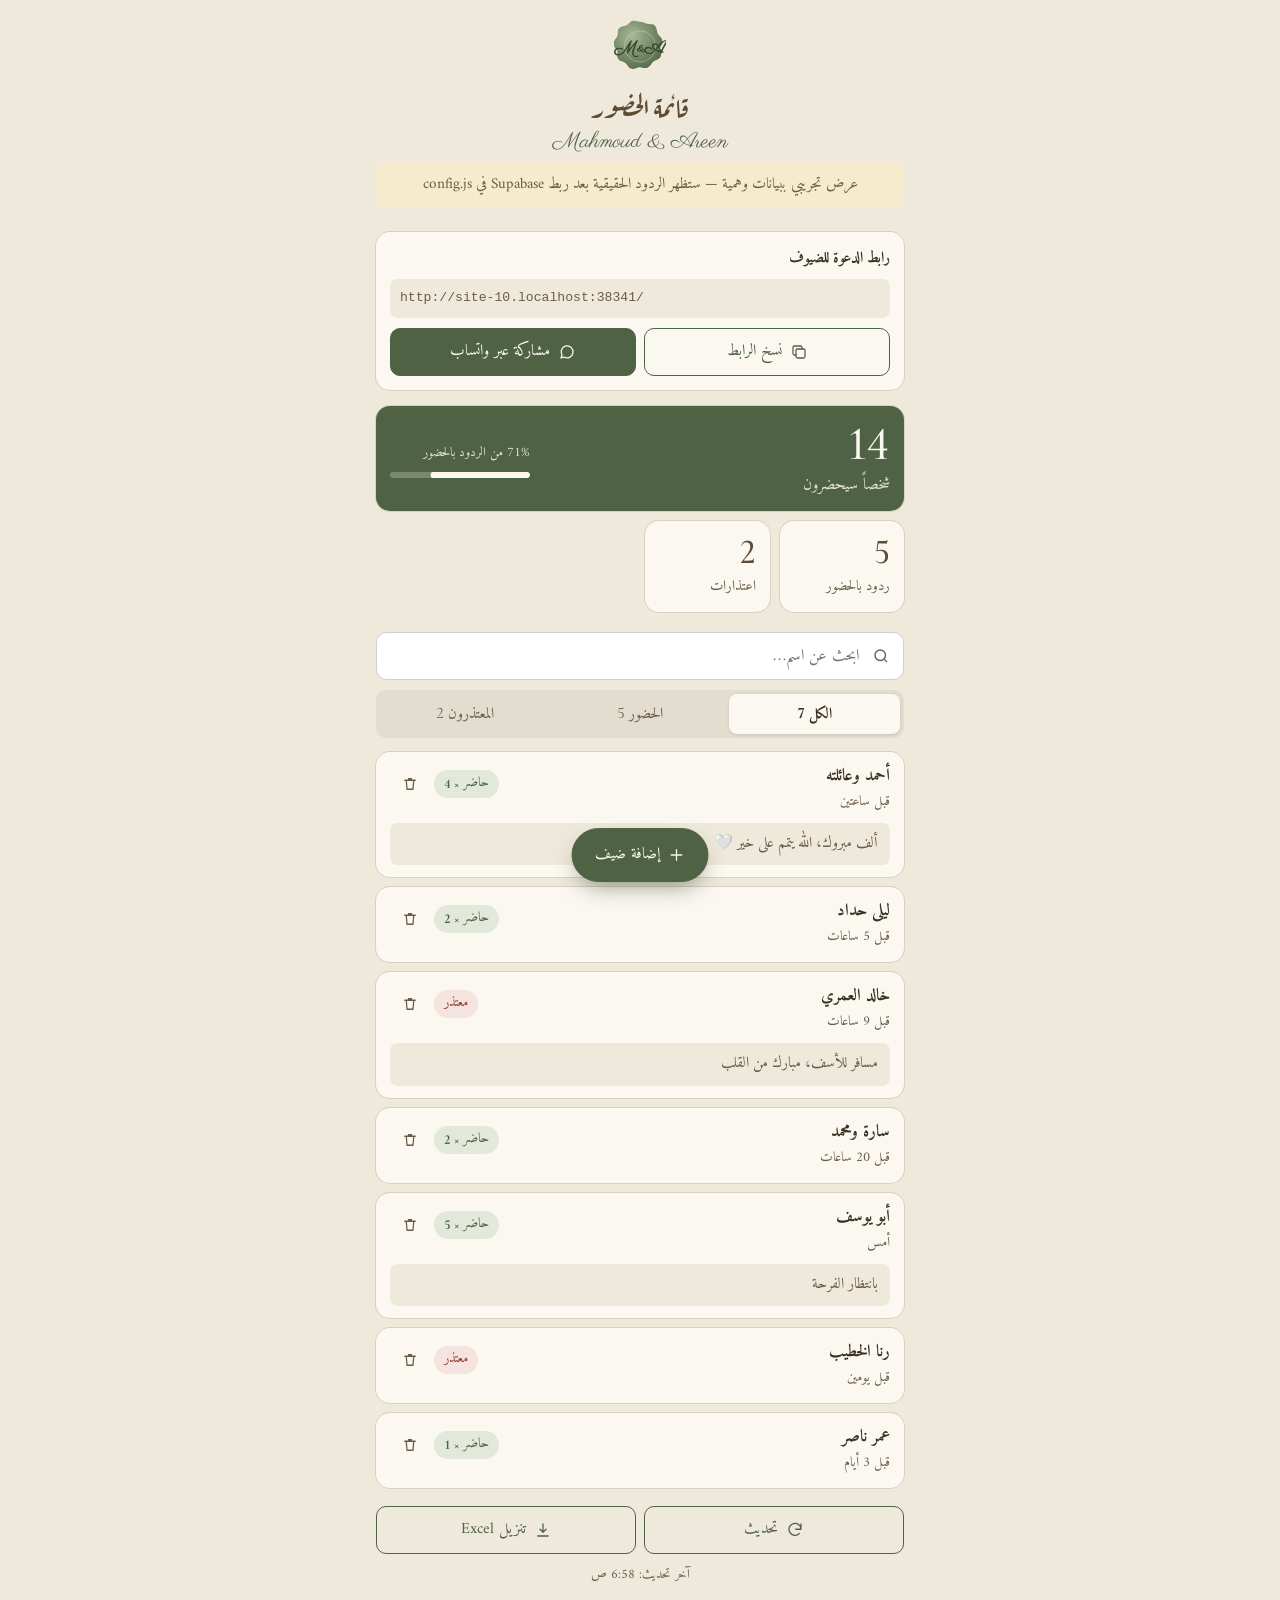
==== commit 0f5b0302: "Remove the phone number from the RSVP, dashboard and SQL Co-Authored-By: Claude Opus 5.5 <noreply@an" ====
--- a/list/index.html
+++ b/list/index.html
@@ -12,7 +12,7 @@
 <link rel="preconnect" href="https://fonts.googleapis.com">
 <link rel="preconnect" href="https://fonts.gstatic.com" crossorigin>
 <link rel="stylesheet" href="https://fonts.googleapis.com/css2?family=Amiri:wght@400;700&family=Aref+Ruqaa:wght@400;700&family=Cormorant+Garamond:wght@400;500&family=Parisienne&display=swap">
-<script src="../config.js?v=6"></script>
+<script src="../config.js?v=7"></script>
 <style>
 :root{
   --paper:#EFE9DC; --paper-3:#FBF8F1; --ink:#3B3122; --ink-soft:#6A5D47; --sepia:#5E4D33;
@@ -94,9 +94,8 @@
 }
 .row__name{ font-weight:700; font-size:1.05rem; line-height:1.5; word-break:break-word }
 .row__meta{ grid-column:1; font-size:.85rem; color:var(--ink-soft) }
-.row__phone{ grid-column:1; font-size:.92rem; color:var(--sage-dk); text-decoration:none; direction:ltr; justify-self:start; font-family:'Cormorant Garamond',serif; font-weight:500; letter-spacing:.04em; font-variant-numeric:lining-nums tabular-nums }
 .row__note{ grid-column:1/-1; margin:6px 0 0; padding:8px 12px; border-radius:8px; background:var(--paper); font-size:.95rem; color:var(--ink-soft); font-style:normal }
-.row__side{ grid-row:1/4; grid-column:2; display:flex; align-items:center; gap:4px }
+.row__side{ grid-row:1/3; grid-column:2; display:flex; align-items:center; gap:4px }
 .badge{
   display:inline-flex; align-items:center; gap:4px; height:28px; padding:0 10px; border-radius:20px;
   font-size:.85rem; white-space:nowrap;
@@ -144,7 +143,7 @@
 .sheet h2{ margin:0 0 12px; font-family:'Aref Ruqaa',serif; font-weight:400; font-size:1.5rem; color:var(--sepia); text-align:center }
 .field{ margin-bottom:14px; border:0; padding:0 }
 .field > label, .field legend{ display:block; font-weight:700; margin-bottom:6px; padding:0 }
-.field input[type=text], .field input[type=tel], .field textarea{
+.field input[type=text], .field textarea{
   width:100%; min-height:var(--ctl); padding:10px 12px; border-radius:var(--r); border:1px solid rgba(94,77,51,.25); background:#fff; font-size:1rem;
 }
 .pick{ display:grid; grid-template-columns:1fr 1fr; gap:8px }
@@ -244,7 +243,7 @@
   <div class="tools">
     <label class="search">
       <svg viewBox="0 0 24 24" aria-hidden="true"><circle cx="11" cy="11" r="7"/><path d="M20 20l-3.5-3.5"/></svg>
-      <input id="q" type="search" placeholder="ابحث باسم أو رقم…" aria-label="ابحث باسم أو رقم">
+      <input id="q" type="search" placeholder="ابحث عن اسم…" aria-label="ابحث عن اسم">
     </label>
     <div class="seg" role="group" aria-label="تصفية">
       <button type="button" data-f="all" aria-pressed="true">الكل<span class="num" id="nAll"></span></button>
@@ -281,10 +280,6 @@
     <label for="aName">الاسم</label>
     <input id="aName" type="text" maxlength="80" autocomplete="off">
     <p class="err" id="aErr"></p>
-  </div>
-  <div class="field">
-    <label for="aPhone">رقم الهاتف <small>(اختياري)</small></label>
-    <input id="aPhone" type="tel" inputmode="tel" maxlength="20" dir="ltr" autocomplete="off" placeholder="079 123 4567">
   </div>
   <fieldset class="field">
     <legend>الرد</legend>
@@ -358,14 +353,14 @@
   });
 
   const SAMPLE = [
-    ['أحمد وعائلته', 'yes', 4, 'ألف مبروك، الله يتمم على خير 🤍', 2, '0791234567'],
-    ['ليلى حداد', 'yes', 2, '', 5, '0785551234'],
-    ['خالد العمري', 'no', 0, 'مسافر للأسف، مبارك من القلب', 9, '0779876543'],
-    ['سارة ومحمد', 'yes', 2, '', 20, '0790001122'],
-    ['أبو يوسف', 'yes', 5, 'بانتظار الفرحة', 30, '0796543210'],
-    ['رنا الخطيب', 'no', 0, '', 49, '0781112233'],
-    ['عمر ناصر', 'yes', 1, '', 70, '0773334455'],
-  ].map(([name, attending, guests, note, h, phone], i) => ({ id: i + 1, name, phone, attending, guests, note, created_at: new Date(Date.now() - h * 36e5).toISOString() }));
+    ['أحمد وعائلته', 'yes', 4, 'ألف مبروك، الله يتمم على خير 🤍', 2],
+    ['ليلى حداد', 'yes', 2, '', 5],
+    ['خالد العمري', 'no', 0, 'مسافر للأسف، مبارك من القلب', 9],
+    ['سارة ومحمد', 'yes', 2, '', 20],
+    ['أبو يوسف', 'yes', 5, 'بانتظار الفرحة', 30],
+    ['رنا الخطيب', 'no', 0, '', 49],
+    ['عمر ناصر', 'yes', 1, '', 70],
+  ].map(([name, attending, guests, note, h], i) => ({ id: i + 1, name, attending, guests, note, created_at: new Date(Date.now() - h * 36e5).toISOString() }));
 
   async function load() {
     if (!live) { rows = SAMPLE.slice(); $('#demo').hidden = false; return true; }
@@ -397,12 +392,11 @@
 
     const q = norm(query.trim());
     const view = rows.filter(r => (filter === 'all' || (filter === 'yes' ? r.attending === 'yes' : r.attending !== 'yes'))
-      && (!q || norm(r.name).includes(q) || norm(r.note || '').includes(q) || String(r.phone || '').includes(q.replace(/\s/g, ''))));
+      && (!q || norm(r.name).includes(q) || norm(r.note || '').includes(q)));
 
     $('#list').innerHTML = view.map(r => `
       <li class="row">
         <span class="row__name">${esc(r.name)}</span>
-        ${r.phone ? `<a class="row__phone" href="tel:${esc(r.phone)}">${esc(r.phone)}</a>` : ''}
         <span class="row__meta">${ago(r.created_at)}</span>
         <span class="row__side">
           ${r.attending === 'yes'
@@ -434,9 +428,9 @@
   $('#refresh').onclick = async () => { if (await refresh()) toast('تم التحديث'); };
 
   $('#csv').onclick = () => {
-    const head = ['الاسم', 'الهاتف', 'الرد', 'عدد الأشخاص', 'ملاحظة', 'التاريخ'];
+    const head = ['الاسم', 'الرد', 'عدد الأشخاص', 'ملاحظة', 'التاريخ'];
     const q = v => `"${String(v ?? '').replace(/"/g, '""')}"`;
-    const lines = [head, ...rows.map(r => [r.name, r.phone || '', r.attending === 'yes' ? 'حاضر' : 'معتذر', r.guests, r.note || '',
+    const lines = [head, ...rows.map(r => [r.name, r.attending === 'yes' ? 'حاضر' : 'معتذر', r.guests, r.note || '',
       new Date(r.created_at).toLocaleString('ar-JO-u-nu-latn')])].map(l => l.map(q).join(','));
     const blob = new Blob(['﻿' + lines.join('\r\n')], { type: 'text/csv;charset=utf-8' });  // BOM so Excel reads Arabic
     const a = Object.assign(document.createElement('a'), { href: URL.createObjectURL(blob), download: 'guest-list.csv' });
@@ -472,11 +466,11 @@
     const name = $('#aName').value.trim();
     if (name.length < 2) { $('#aErr').textContent = 'اكتب الاسم'; $('#aName').focus(); return; }
     const att = $('#sheet').querySelector('[name=aAtt]:checked').value;
-    const row = { p_name: name, p_attending: att, p_guests: att === 'yes' ? aG : 0, p_note: $('#aNote').value.trim(), p_phone: $('#aPhone').value.replace(/[^\d+]/g, '') };
+    const row = { p_name: name, p_attending: att, p_guests: att === 'yes' ? aG : 0, p_note: $('#aNote').value.trim() };
     $('#aSave').disabled = true;
     try {
       if (live) { const r = await rpc('guest_add', row); if (!r.ok) throw 0; await refresh(true); }
-      else { rows.unshift({ id: Date.now(), name, phone: row.p_phone, attending: att, guests: row.p_guests, note: row.p_note, created_at: new Date().toISOString() }); render(); }
+      else { rows.unshift({ id: Date.now(), name, attending: att, guests: row.p_guests, note: row.p_note, created_at: new Date().toISOString() }); render(); }
       closeSheet($('#sheet')); toast('تمت الإضافة');
     } catch { $('#aErr').textContent = 'تعذّر الحفظ، حاول مرة أخرى'; }
     finally { $('#aSave').disabled = false; }
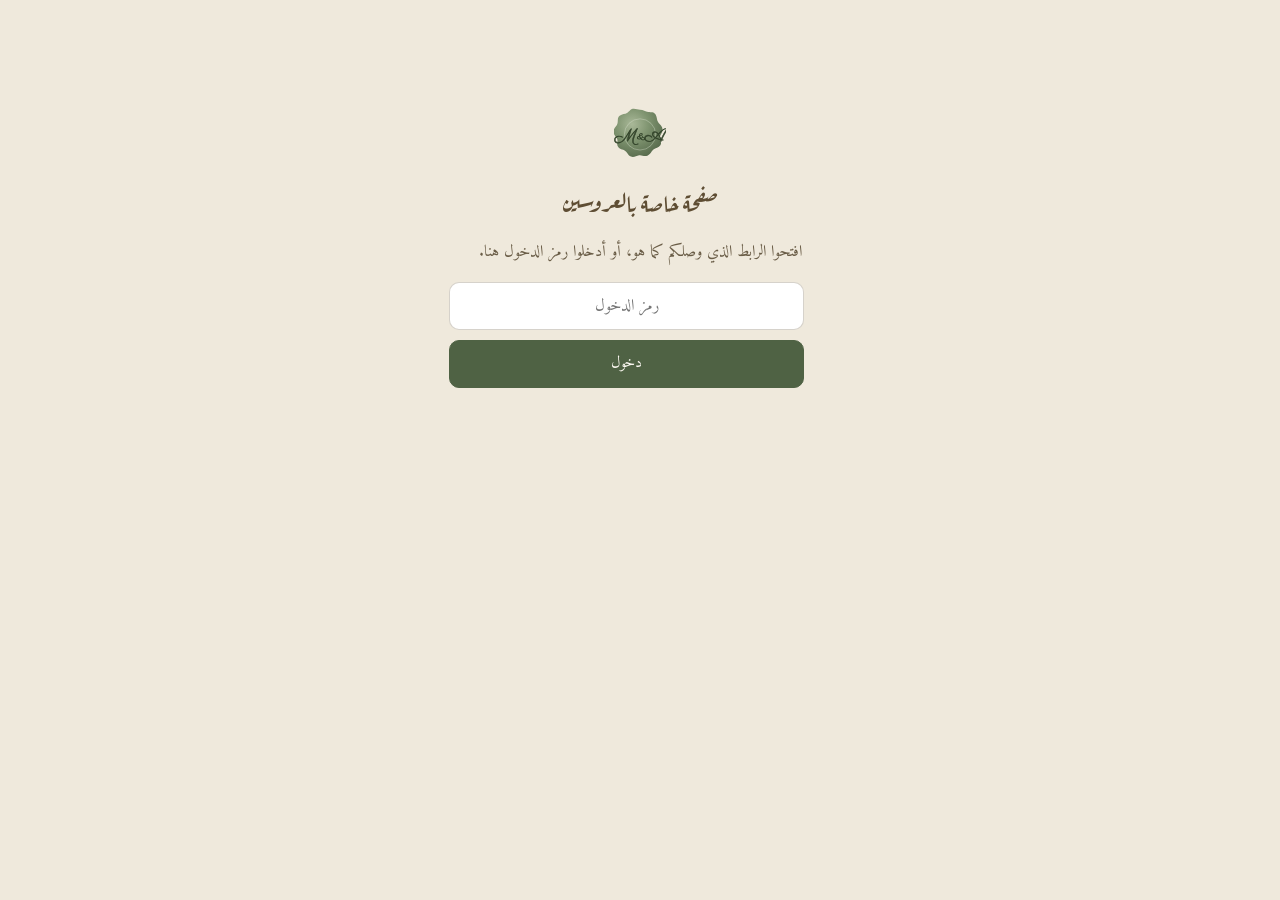
==== commit c49b4a5b: "Connect RSVP form and couple's list to Supabase Co-Authored-By: Claude Opus 5.5 <noreply@anthropic.c" ====
--- a/list/index.html
+++ b/list/index.html
@@ -12,7 +12,7 @@
 <link rel="preconnect" href="https://fonts.googleapis.com">
 <link rel="preconnect" href="https://fonts.gstatic.com" crossorigin>
 <link rel="stylesheet" href="https://fonts.googleapis.com/css2?family=Amiri:wght@400;700&family=Aref+Ruqaa:wght@400;700&family=Cormorant+Garamond:wght@400;500&family=Parisienne&display=swap">
-<script src="../config.js?v=7"></script>
+<script src="../config.js?v=13"></script>
 <style>
 :root{
   --paper:#EFE9DC; --paper-3:#FBF8F1; --ink:#3B3122; --ink-soft:#6A5D47; --sepia:#5E4D33;
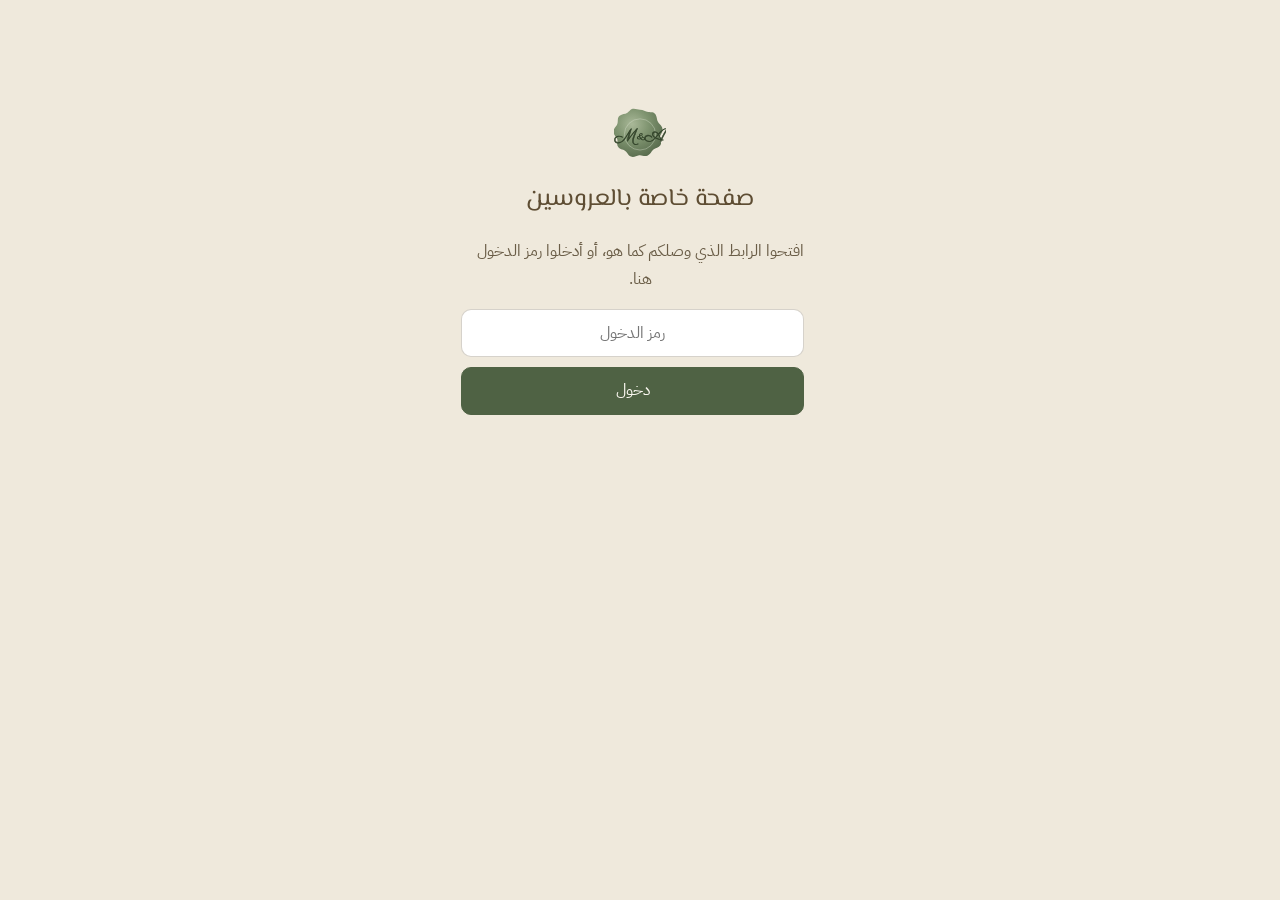
==== commit fbba40a5: "Simpler, calmer invitation: plain fonts, فندق, lighter wording card - El Messiri for names/titles, I" ====
--- a/list/index.html
+++ b/list/index.html
@@ -11,8 +11,8 @@
 <link rel="icon" href="../assets/seal.svg" type="image/svg+xml">
 <link rel="preconnect" href="https://fonts.googleapis.com">
 <link rel="preconnect" href="https://fonts.gstatic.com" crossorigin>
-<link rel="stylesheet" href="https://fonts.googleapis.com/css2?family=Amiri:wght@400;700&family=Aref+Ruqaa:wght@400;700&family=Cormorant+Garamond:wght@400;500&family=Parisienne&display=swap">
-<script src="../config.js?v=13"></script>
+<link rel="stylesheet" href="https://fonts.googleapis.com/css2?family=Amiri:wght@400;700&family=El+Messiri:wght@400;500;600&family=IBM+Plex+Sans+Arabic:wght@400;500;600&family=Cormorant+Garamond:wght@400;500&family=Parisienne&display=swap">
+<script src="../config.js?v=14"></script>
 <style>
 :root{
   --paper:#EFE9DC; --paper-3:#FBF8F1; --ink:#3B3122; --ink-soft:#6A5D47; --sepia:#5E4D33;
@@ -25,7 +25,7 @@
 html{ -webkit-text-size-adjust:100% }
 body{
   margin:0; background:var(--paper); color:var(--ink);
-  font-family:'Amiri',serif; font-size:1rem; line-height:1.75;
+  font-family:'IBM Plex Sans Arabic',sans-serif; font-size:1rem; line-height:1.75;
   -webkit-font-smoothing:antialiased;
   padding:0 0 calc(120px + env(safe-area-inset-bottom));
 }
@@ -37,7 +37,7 @@
 /* ── header ─────────────────────────────────────────────── */
 .top{ padding:calc(20px + env(safe-area-inset-top)) 0 8px; text-align:center }
 .top__seal{ width:52px; height:52px; margin:0 auto 4px }
-.top h1{ margin:0; font-family:'Aref Ruqaa',serif; font-weight:400; font-size:1.7rem; color:var(--sepia); line-height:1.4 }
+.top h1{ margin:0; font-family:'El Messiri',sans-serif; font-weight:400; font-size:1.7rem; color:var(--sepia); line-height:1.4 }
 .top p{ margin:0; color:var(--ink-soft); font-size:.95rem }
 .top .script{ font-family:'Parisienne',cursive; font-size:1.35rem; color:var(--sage-dk) }
 
@@ -140,7 +140,7 @@
 }
 .sheet.on{ transform:none }
 .sheet__grip{ width:40px; height:4px; border-radius:4px; background:rgba(94,77,51,.25); margin:0 auto 10px }
-.sheet h2{ margin:0 0 12px; font-family:'Aref Ruqaa',serif; font-weight:400; font-size:1.5rem; color:var(--sepia); text-align:center }
+.sheet h2{ margin:0 0 12px; font-family:'El Messiri',sans-serif; font-weight:400; font-size:1.5rem; color:var(--sepia); text-align:center }
 .field{ margin-bottom:14px; border:0; padding:0 }
 .field > label, .field legend{ display:block; font-weight:700; margin-bottom:6px; padding:0 }
 .field input[type=text], .field textarea{
@@ -201,7 +201,7 @@
 <!-- ═══ gate: the link has no secret in it ═══ -->
 <section class="gate" id="gate" hidden>
   <svg class="top__seal" viewBox="0 0 120 120" aria-hidden="true"><use href="#seal"/></svg>
-  <h1 style="font-family:'Aref Ruqaa',serif;font-weight:400;color:var(--sepia);margin:6px 0 0">صفحة خاصة بالعروسين</h1>
+  <h1 style="font-family:'El Messiri',sans-serif;font-weight:400;color:var(--sepia);margin:6px 0 0">صفحة خاصة بالعروسين</h1>
   <p>افتحوا الرابط الذي وصلكم كما هو، أو أدخلوا رمز الدخول هنا.</p>
   <form id="gateForm">
     <input id="gateIn" type="password" autocomplete="off" aria-label="رمز الدخول" placeholder="رمز الدخول">
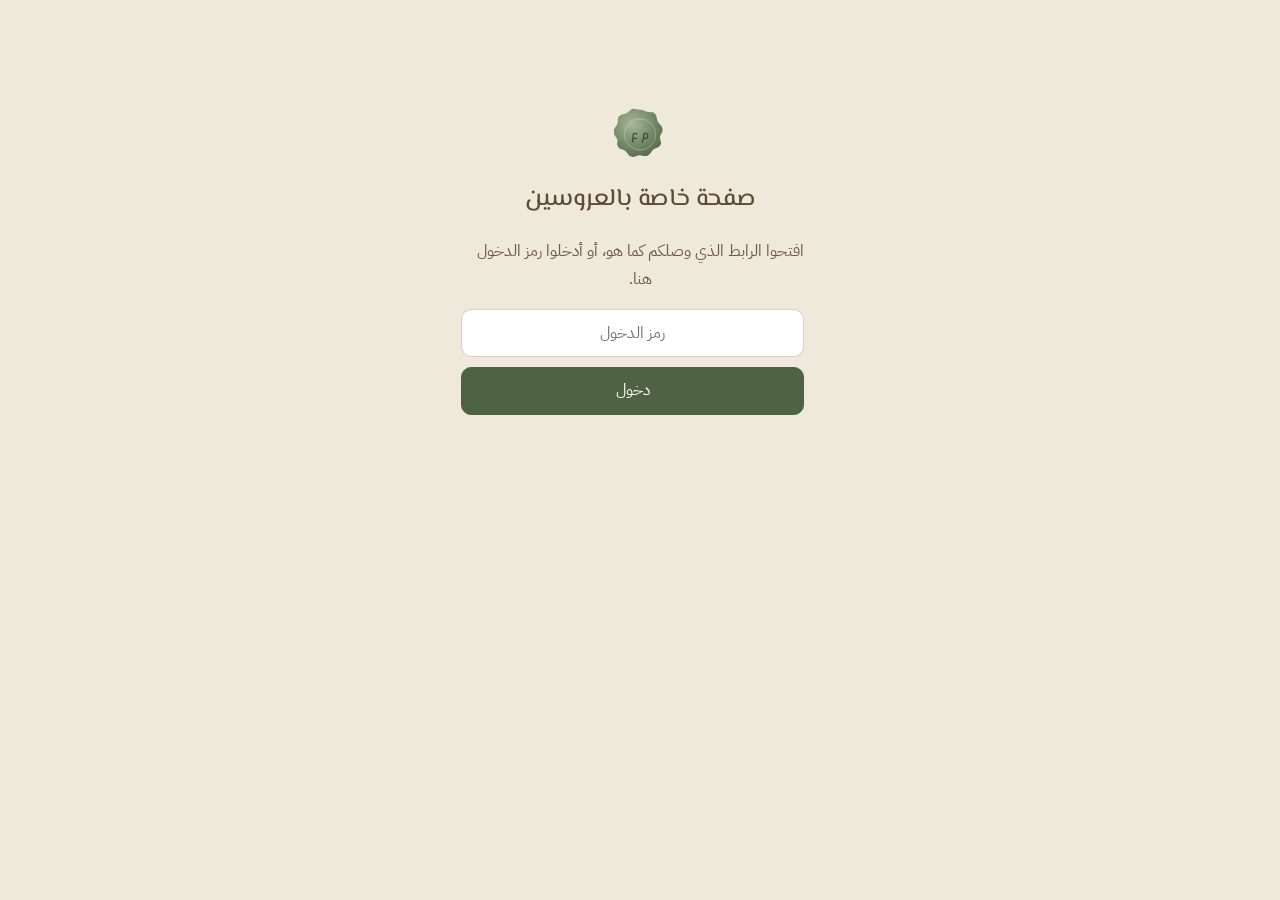
==== commit 6d641a01: "Couple's list: no guest-link card, one calm summary, Arabic only - Removed the guest-link / copy / W" ====
--- a/list/index.html
+++ b/list/index.html
@@ -11,7 +11,7 @@
 <link rel="icon" href="../assets/seal.svg" type="image/svg+xml">
 <link rel="preconnect" href="https://fonts.googleapis.com">
 <link rel="preconnect" href="https://fonts.gstatic.com" crossorigin>
-<link rel="stylesheet" href="https://fonts.googleapis.com/css2?family=Amiri:wght@400;700&family=El+Messiri:wght@400;500;600&family=IBM+Plex+Sans+Arabic:wght@400;500;600&family=Cormorant+Garamond:wght@400;500&family=Parisienne&display=swap">
+<link rel="stylesheet" href="https://fonts.googleapis.com/css2?family=El+Messiri:wght@500&family=IBM+Plex+Sans+Arabic:wght@400;500;600&display=swap">
 <script src="../config.js?v=14"></script>
 <style>
 :root{
@@ -32,44 +32,30 @@
 button,input,textarea{ font:inherit; color:inherit }
 :focus-visible{ outline:2px solid var(--sage-dk); outline-offset:2px }
 .wrap{ max-width:560px; margin:0 auto; padding:0 16px }
-.num{ font-family:"Cormorant Garamond",serif; font-variant-numeric:lining-nums tabular-nums }
+.num{ font-variant-numeric:lining-nums tabular-nums }
 
 /* ── header ─────────────────────────────────────────────── */
 .top{ padding:calc(20px + env(safe-area-inset-top)) 0 8px; text-align:center }
 .top__seal{ width:52px; height:52px; margin:0 auto 4px }
-.top h1{ margin:0; font-family:'El Messiri',sans-serif; font-weight:400; font-size:1.7rem; color:var(--sepia); line-height:1.4 }
+.top h1{ margin:0; font-family:'El Messiri',sans-serif; font-weight:500; font-size:1.7rem; color:var(--sepia); line-height:1.4 }
 .top p{ margin:0; color:var(--ink-soft); font-size:.95rem }
-.top .script{ font-family:'Parisienne',cursive; font-size:1.35rem; color:var(--sage-dk) }
+.top .names{ font-family:'El Messiri',sans-serif; font-size:1.1rem; color:var(--sage-dk) }
 
 .banner{
   margin:12px 0 0; padding:10px 14px; border-radius:var(--r);
   background:#F6EBCD; color:#6B5320; font-size:.92rem; text-align:center;
 }
 
-/* ── share the guest link ──────────────────────────────── */
-.share{
-  margin-top:16px; background:var(--paper-3); border-radius:14px; padding:14px;
-  box-shadow:0 0 0 1px var(--line);
-}
-.share b{ display:block; font-size:.95rem }
-.share code{
-  display:block; direction:ltr; text-align:left; margin:6px 0 10px; padding:8px 10px;
-  background:var(--paper); border-radius:8px; font-size:.82rem; color:var(--ink-soft);
-  overflow:hidden; text-overflow:ellipsis; white-space:nowrap;
-}
-.share__row{ display:grid; grid-template-columns:1fr 1fr; gap:8px }
-
-/* ── tallies ───────────────────────────────────────────── */
-.tally{ display:grid; grid-template-columns:1fr 1fr; gap:10px; margin-top:16px }
-.stat{ background:var(--paper-3); border-radius:14px; padding:12px 14px; box-shadow:0 0 0 1px var(--line) }
-.stat b{ display:block; font-variant-numeric:lining-nums; font-family:"Cormorant Garamond",serif; font-weight:500; font-size:2.2rem; line-height:1.1; color:var(--sepia) }
-.stat span{ font-size:.9rem; color:var(--ink-soft) }
-.stat--hero{ grid-column:1/-1; background:var(--sage-dk); color:var(--paper-3); display:flex; align-items:center; justify-content:space-between; gap:12px }
-.stat--hero b{ color:var(--paper-3); font-size:3rem }
-.stat--hero span{ color:rgba(251,248,241,.85); font-size:1rem }
-.bar{ height:6px; border-radius:6px; background:rgba(251,248,241,.25); overflow:hidden; margin-top:6px; width:140px }
-.bar i{ display:block; height:100%; background:var(--paper-3); border-radius:6px; transform-origin:right; transform:scaleX(0); transition:transform .6s var(--ease) }
-.bar-lbl{ font-size:.82rem !important }
+/* ── summary: one card, three numbers ─────────────────── */
+.tally{
+  display:grid; grid-template-columns:repeat(3,1fr); margin-top:18px;
+  background:var(--paper-3); border-radius:14px; box-shadow:0 0 0 1px var(--line);
+}
+.stat{ padding:14px 8px; text-align:center }
+.stat + .stat{ border-inline-start:1px solid var(--line) }
+.stat b{ display:block; font-weight:600; font-size:1.9rem; line-height:1.2; color:var(--sepia) }
+.stat span{ font-size:.85rem; color:var(--ink-soft) }
+.stat--main b{ color:var(--sage-dk) }
 
 /* ── toolbar ───────────────────────────────────────────── */
 .tools{ position:sticky; top:0; z-index:5; background:var(--paper); padding:14px 0 10px; margin-top:6px }
@@ -83,7 +69,7 @@
 .seg button{
   min-height:40px; border:0; border-radius:8px; background:transparent; cursor:pointer; font-size:.95rem; color:var(--ink-soft);
 }
-.seg button[aria-pressed=true]{ background:var(--paper-3); color:var(--ink); box-shadow:0 1px 3px rgba(60,48,30,.15); font-weight:700 }
+.seg button[aria-pressed=true]{ background:var(--paper-3); color:var(--ink); box-shadow:0 1px 3px rgba(60,48,30,.15); font-weight:600 }
 .seg .num{ font-size:1rem; margin-inline-start:4px }
 
 /* ── list ──────────────────────────────────────────────── */
@@ -92,7 +78,7 @@
   background:var(--paper-3); border-radius:14px; padding:12px 14px; box-shadow:0 0 0 1px var(--line);
   display:grid; grid-template-columns:1fr auto; gap:2px 10px; align-items:start;
 }
-.row__name{ font-weight:700; font-size:1.05rem; line-height:1.5; word-break:break-word }
+.row__name{ font-weight:600; font-size:1.05rem; line-height:1.5; word-break:break-word }
 .row__meta{ grid-column:1; font-size:.85rem; color:var(--ink-soft) }
 .row__note{ grid-column:1/-1; margin:6px 0 0; padding:8px 12px; border-radius:8px; background:var(--paper); font-size:.95rem; color:var(--ink-soft); font-style:normal }
 .row__side{ grid-row:1/3; grid-column:2; display:flex; align-items:center; gap:4px }
@@ -140,9 +126,9 @@
 }
 .sheet.on{ transform:none }
 .sheet__grip{ width:40px; height:4px; border-radius:4px; background:rgba(94,77,51,.25); margin:0 auto 10px }
-.sheet h2{ margin:0 0 12px; font-family:'El Messiri',sans-serif; font-weight:400; font-size:1.5rem; color:var(--sepia); text-align:center }
+.sheet h2{ margin:0 0 12px; font-family:'El Messiri',sans-serif; font-weight:500; font-size:1.5rem; color:var(--sepia); text-align:center }
 .field{ margin-bottom:14px; border:0; padding:0 }
-.field > label, .field legend{ display:block; font-weight:700; margin-bottom:6px; padding:0 }
+.field > label, .field legend{ display:block; font-weight:600; margin-bottom:6px; padding:0 }
 .field input[type=text], .field textarea{
   width:100%; min-height:var(--ctl); padding:10px 12px; border-radius:var(--r); border:1px solid rgba(94,77,51,.25); background:#fff; font-size:1rem;
 }
@@ -150,7 +136,7 @@
 .pick label{ position:relative; cursor:pointer }
 .pick input{ position:absolute; opacity:0 }
 .pick span{ display:flex; align-items:center; justify-content:center; min-height:var(--ctl); border-radius:var(--r); border:1px solid rgba(94,77,51,.25); background:#fff }
-.pick input:checked + span{ border-color:var(--sage-dk); background:var(--sage-lt); font-weight:700 }
+.pick input:checked + span{ border-color:var(--sage-dk); background:var(--sage-lt); font-weight:600 }
 .pick input:focus-visible + span{ outline:2px solid var(--sage-dk); outline-offset:2px }
 .step{ display:flex; align-items:center; gap:8px }
 .step button{ width:var(--ctl); height:var(--ctl); border-radius:var(--r); border:1px solid rgba(94,77,51,.25); background:#fff; font-size:1.4rem; cursor:pointer }
@@ -172,7 +158,6 @@
 .gate form{ display:grid; gap:10px; margin-top:16px }
 .gate input{ height:var(--ctl); padding:0 12px; border-radius:var(--r); border:1px solid rgba(94,77,51,.25); background:#fff; direction:ltr; text-align:center }
 
-@media (min-width:700px){ .tally{ grid-template-columns:repeat(4,1fr) } .stat--hero{ grid-column:1/-1 } }
 @media (prefers-reduced-motion:reduce){ *{ transition:none !important } }
 </style>
 </head>
@@ -184,7 +169,7 @@
     <symbol id="seal" viewBox="0 0 120 120">
       <path d="M60 4c8 0 12 4 19 5s13-1 17 6 2 12 6 18 10 9 10 17-6 11-6 18 5 12 1 18-11 6-16 10-6 11-14 14-12-2-19-1-12 6-19 3-7-9-13-13-13-3-17-10 1-12-2-18-9-10-8-18 7-10 9-17-1-13 5-18 12-3 18-7 7-9 15-9z" fill="url(#wax)"/>
       <circle cx="60" cy="61" r="36" fill="none" stroke="#DCE5D2" stroke-width="1.6" opacity=".55"/>
-      <text x="60" y="76" text-anchor="middle" font-family="Parisienne, cursive" font-size="42" fill="#33442B" stroke="#33442B" stroke-width="1.2">M<tspan font-size="24" dy="-5">&amp;</tspan><tspan dy="5">A</tspan></text>
+      <text x="60" y="72" text-anchor="middle" font-family="El Messiri, sans-serif" font-size="30" fill="#33442B">م ع</text>
     </symbol>
     <symbol id="swans" viewBox="-60 -64 120 70">
       <g fill="none" stroke="currentColor" stroke-width="2" stroke-linecap="round" stroke-linejoin="round">
@@ -201,7 +186,7 @@
 <!-- ═══ gate: the link has no secret in it ═══ -->
 <section class="gate" id="gate" hidden>
   <svg class="top__seal" viewBox="0 0 120 120" aria-hidden="true"><use href="#seal"/></svg>
-  <h1 style="font-family:'El Messiri',sans-serif;font-weight:400;color:var(--sepia);margin:6px 0 0">صفحة خاصة بالعروسين</h1>
+  <h1 style="font-family:'El Messiri',sans-serif;font-weight:500;color:var(--sepia);margin:6px 0 0">صفحة خاصة بالعروسين</h1>
   <p>افتحوا الرابط الذي وصلكم كما هو، أو أدخلوا رمز الدخول هنا.</p>
   <form id="gateForm">
     <input id="gateIn" type="password" autocomplete="off" aria-label="رمز الدخول" placeholder="رمز الدخول">
@@ -215,27 +200,13 @@
   <header class="top">
     <svg class="top__seal" viewBox="0 0 120 120" aria-hidden="true"><use href="#seal"/></svg>
     <h1>قائمة الحضور</h1>
-    <p><span class="script" dir="ltr" id="couple">Mahmoud &amp; Areen</span></p>
+    <p class="names" id="couple">محمود & عرين</p>
     <p id="daysLeft"></p>
     <p class="banner" id="demo" hidden>عرض تجريبي ببيانات وهمية — ستظهر الردود الحقيقية بعد ربط Supabase في <span dir="ltr">config.js</span></p>
   </header>
 
-  <section class="share" aria-label="رابط الدعوة">
-    <b>رابط الدعوة للضيوف</b>
-    <code id="guestUrl"></code>
-    <div class="share__row">
-      <button class="btn btn--ghost" id="copyLink" type="button">
-        <svg viewBox="0 0 24 24" aria-hidden="true"><rect x="8" y="8" width="12" height="12" rx="2"/><path d="M16 8V6a2 2 0 0 0-2-2H6a2 2 0 0 0-2 2v8a2 2 0 0 0 2 2h2"/></svg>نسخ الرابط</button>
-      <a class="btn" id="waShare" target="_blank" rel="noopener">
-        <svg viewBox="0 0 24 24" aria-hidden="true"><path d="M4 20l1.3-4A8 8 0 1 1 8 18.7L4 20z"/></svg>مشاركة عبر واتساب</a>
-    </div>
-  </section>
-
   <section class="tally" aria-label="الإحصاءات">
-    <div class="stat stat--hero">
-      <div><b class="num" id="tPeople">0</b><span>شخصاً سيحضرون</span></div>
-      <div><span class="bar-lbl" id="tRate"></span><div class="bar"><i id="tBar"></i></div></div>
-    </div>
+    <div class="stat stat--main"><b class="num" id="tPeople">0</b><span>عدد الحضور</span></div>
     <div class="stat"><b class="num" id="tYes">0</b><span>ردود بالحضور</span></div>
     <div class="stat"><b class="num" id="tNo">0</b><span>اعتذارات</span></div>
   </section>
@@ -255,14 +226,14 @@
   <ul class="list" id="list" aria-live="polite"></ul>
   <div class="empty" id="empty" hidden>
     <svg viewBox="-60 -64 120 70" aria-hidden="true"><use href="#swans"/></svg>
-    <p id="emptyText">لا توجد ردود بعد — شاركوا رابط الدعوة وستظهر الردود هنا.</p>
+    <p id="emptyText">لا توجد ردود بعد — ستظهر هنا فور وصولها.</p>
   </div>
 
   <div class="foot">
     <button class="btn btn--ghost" id="refresh" type="button">
       <svg viewBox="0 0 24 24" aria-hidden="true"><path d="M20 11a8 8 0 1 0-2.3 5.7M20 4v7h-7"/></svg>تحديث</button>
     <button class="btn btn--ghost" id="csv" type="button">
-      <svg viewBox="0 0 24 24" aria-hidden="true"><path d="M12 4v11m0 0l-4-4m4 4l4-4M5 20h14"/></svg>تنزيل Excel</button>
+      <svg viewBox="0 0 24 24" aria-hidden="true"><path d="M12 4v11m0 0l-4-4m4 4l4-4M5 20h14"/></svg>تنزيل القائمة</button>
   </div>
   <p class="updated" id="updated"></p>
 </div>
@@ -329,17 +300,9 @@
   let secret = new URLSearchParams(location.hash.slice(1)).get('s') || '';
   let rows = [], filter = 'all', query = '';
 
-  // ── couple + guest link ─────────────────────────────────
-  if (C.groomEn) $('#couple').textContent = `${C.groomEn} & ${C.brideEn}`;
+  // ── couple ─────────────────────────────────
+  if (C.groomAr) $('#couple').textContent = `${C.groomAr} & ${C.brideAr}`;
   if (C.groomAr) document.title = `قائمة الحضور — ${C.groomAr} & ${C.brideAr}`;
-  const guestUrl = new URL('../', location.href).href.split('#')[0];
-  $('#guestUrl').textContent = guestUrl;
-  const shareText = `بكل الحب، ندعوكم لحضور حفل زفاف ${C.groomAr || ''} و${C.brideAr || ''} 🤍\n${guestUrl}`;
-  $('#waShare').href = `https://wa.me/?text=${encodeURIComponent(shareText)}`;
-  $('#copyLink').onclick = async () => {
-    try { await navigator.clipboard.writeText(guestUrl); toast('تم نسخ الرابط'); }
-    catch { toast('انسخ الرابط يدوياً من الأعلى'); }
-  };
   if (C.date) {
     const d = Math.ceil((new Date(C.date) - Date.now()) / 864e5);
     $('#daysLeft').textContent = d > 0 ? `باقي ${d} يوماً على الحفل` : d === 0 ? 'الحفل اليوم 🤍' : '';
@@ -378,6 +341,7 @@
     const h = Math.round(m / 60); if (h < 24) return h === 1 ? 'قبل ساعة' : h === 2 ? 'قبل ساعتين' : `قبل ${h} ساعات`;
     const d = Math.round(h / 24); return d === 1 ? 'أمس' : d === 2 ? 'قبل يومين' : `قبل ${d} أيام`;
   };
+  const guestsAr = n => n === 1 ? 'شخص واحد' : n === 2 ? 'شخصان' : `${n} أشخاص`;
   const esc = s => String(s ?? '').replace(/[&<>"']/g, c => ({ '&': '&amp;', '<': '&lt;', '>': '&gt;', '"': '&quot;', "'": '&#39;' }[c]));
   const norm = s => String(s).toLowerCase().replace(/[أإآ]/g, 'ا').replace(/ة/g, 'ه').replace(/ى/g, 'ي');
 
@@ -385,9 +349,6 @@
     const yes = rows.filter(r => r.attending === 'yes'), no = rows.filter(r => r.attending !== 'yes');
     const people = yes.reduce((a, r) => a + (+r.guests || 0), 0);
     $('#tPeople').textContent = people; $('#tYes').textContent = yes.length; $('#tNo').textContent = no.length;
-    const rate = rows.length ? Math.round(yes.length / rows.length * 100) : 0;
-    $('#tRate').textContent = rows.length ? `${rate}% من الردود بالحضور` : 'لا ردود بعد';
-    $("#tBar").style.transform = `scaleX(${rate / 100})`;
     $('#nAll').textContent = rows.length; $('#nYes').textContent = yes.length; $('#nNo').textContent = no.length;
 
     const q = norm(query.trim());
@@ -400,7 +361,7 @@
         <span class="row__meta">${ago(r.created_at)}</span>
         <span class="row__side">
           ${r.attending === 'yes'
-            ? `<span class="badge badge--yes">حاضر <b class="num">× ${+r.guests || 1}</b></span>`
+            ? `<span class="badge badge--yes">${guestsAr(+r.guests || 1)}</span>`
             : `<span class="badge badge--no">معتذر</span>`}
           <button class="icon-btn" type="button" data-del="${r.id}" aria-label="حذف رد ${esc(r.name)}">
             <svg viewBox="0 0 24 24"><path d="M5 7h14M10 7V5h4v2M7 7l1 12h8l1-12"/></svg></button>
@@ -408,7 +369,7 @@
         ${r.note ? `<p class="row__note">${esc(r.note)}</p>` : ''}
       </li>`).join('');
     $('#empty').hidden = view.length > 0;
-    $('#emptyText').textContent = rows.length ? 'لا نتائج مطابقة.' : 'لا توجد ردود بعد — شاركوا رابط الدعوة وستظهر الردود هنا.';
+    $('#emptyText').textContent = rows.length ? 'لا نتائج مطابقة.' : 'لا توجد ردود بعد — ستظهر هنا فور وصولها.';
     $('#updated').textContent = `آخر تحديث: ${new Date().toLocaleTimeString('ar-JO-u-nu-latn', { hour: 'numeric', minute: '2-digit' })}`;
   }
 
